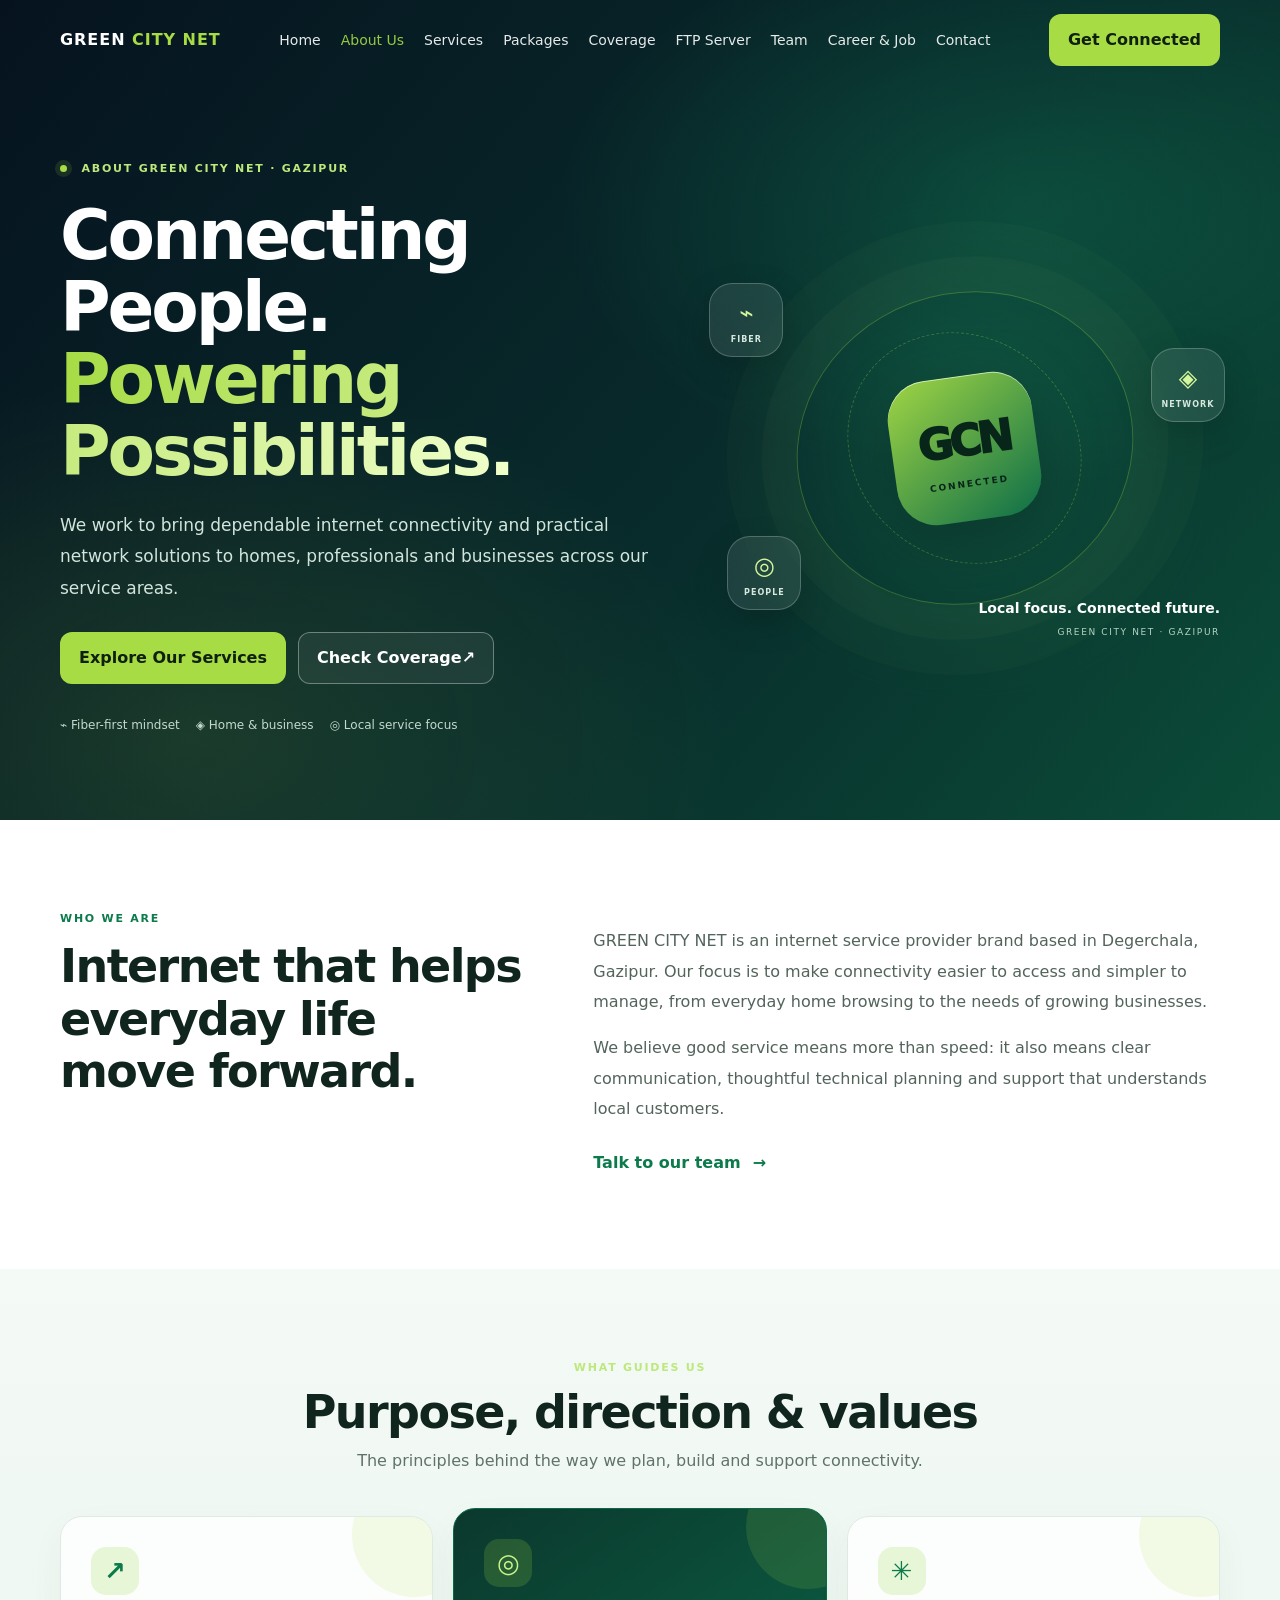
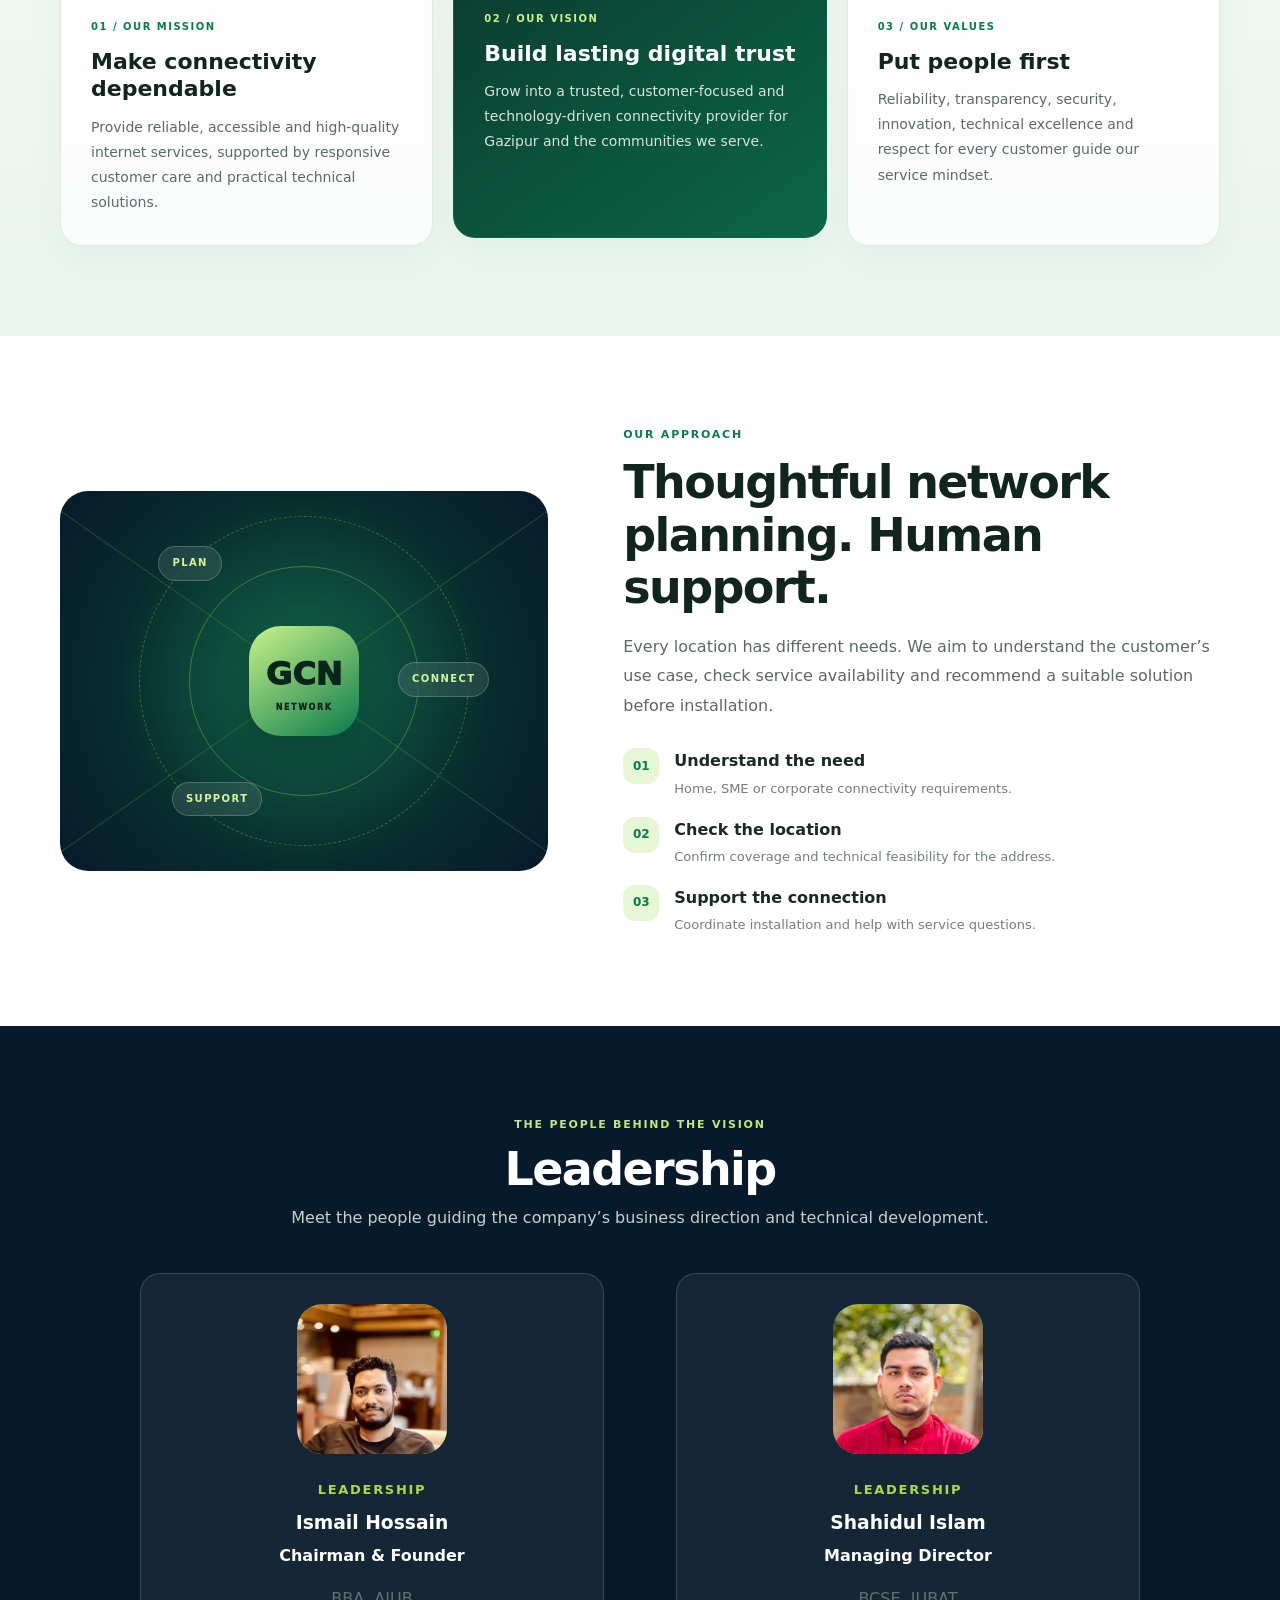
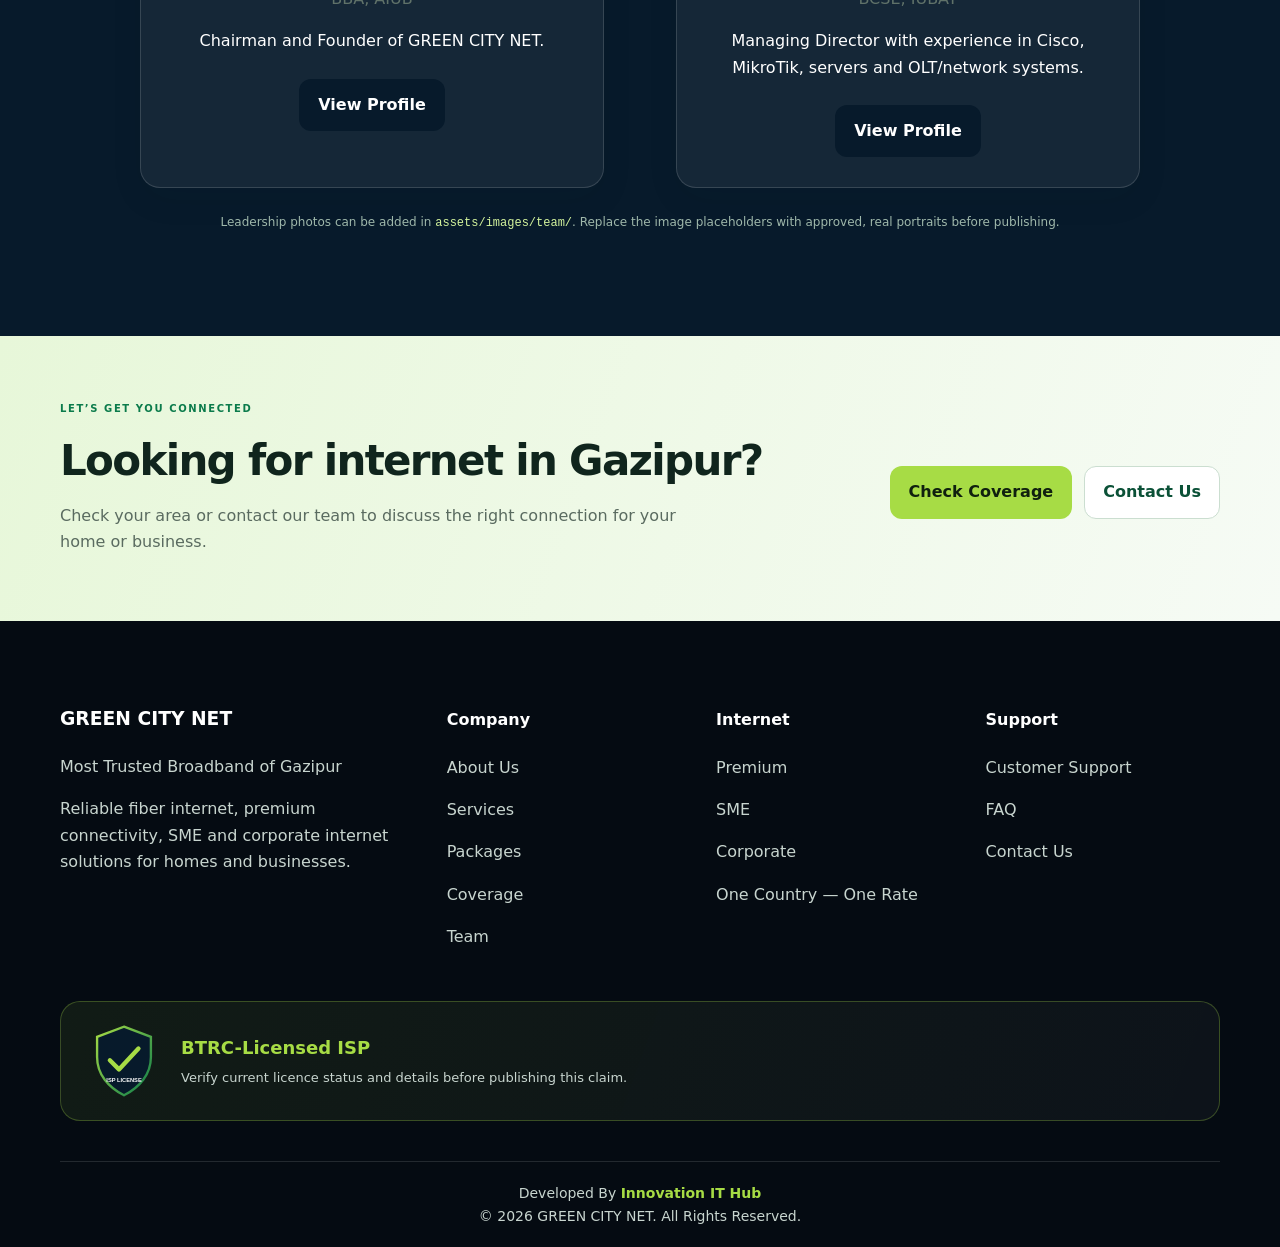
==== about.html @ 4f88b174 "Add files via upload" ====
<!doctype html>
<html lang="en"><head>
<meta charset="utf-8"><meta name="viewport" content="width=device-width,initial-scale=1">
<title>About Us | GREEN CITY NET</title>
<meta name="description" content="Learn about GREEN CITY NET, its mission, leadership and commitment to reliable fiber internet in Gazipur.">
<meta name="theme-color" content="#071A2B"><link rel="stylesheet" href="css/style.css">
</head><body>
<header class="site-header"><div class="container nav"><a class="brand" href="index.html">GREEN <span>CITY NET</span></a>
<nav class="nav-links"><a href="index.html">Home</a><a href="about.html" class="active">About Us</a><a href="services.html">Services</a><a href="packages.html">Packages</a><a href="coverage.html" class="coverage-nav-link">Coverage</a><a href="ftp-server.html">FTP Server</a><a href="team.html">Team</a><a href="careers.html">Career &amp; Job</a><a href="contact.html">Contact</a></nav>
<a class="btn btn-primary" href="contact.html">Get Connected</a><button class="menu-btn" aria-label="Open menu">☰</button></div></header>
<main>
<section class="about-hero page-hero"><div class="container about-hero-grid"><div class="about-hero-copy"><div class="eyebrow"><span class="about-pulse"></span> ABOUT GREEN CITY NET · GAZIPUR</div><h1>Connecting People.<br><span class="about-gradient-text">Powering Possibilities.</span></h1><p>We work to bring dependable internet connectivity and practical network solutions to homes, professionals and businesses across our service areas.</p><div class="about-hero-actions"><a class="btn btn-primary" href="services.html">Explore Our Services</a><a class="btn btn-outline" href="coverage.html">Check Coverage <span aria-hidden="true">↗</span></a></div><div class="about-trust-points"><span>⌁ Fiber-first mindset</span><span>◈ Home &amp; business</span><span>◎ Local service focus</span></div></div><div class="about-visual" aria-label="Fiber optic network illustration"><div class="about-visual-glow"></div><div class="about-orbit orbit-a"></div><div class="about-orbit orbit-b"></div><div class="about-core"><span>GCN</span><small>CONNECTED</small></div><div class="about-node node-a">⌁<small>FIBER</small></div><div class="about-node node-b">◈<small>NETWORK</small></div><div class="about-node node-c">◎<small>PEOPLE</small></div><div class="about-visual-caption"><strong>Local focus. Connected future.</strong><span>GREEN CITY NET · GAZIPUR</span></div></div></div></section>
<section class="about-intro-section section"><div class="container about-intro-grid"><div><div class="eyebrow">WHO WE ARE</div><h2>Internet that helps everyday life move forward.</h2></div><div class="about-intro-copy"><p>GREEN CITY NET is an internet service provider brand based in Degerchala, Gazipur. Our focus is to make connectivity easier to access and simpler to manage, from everyday home browsing to the needs of growing businesses.</p><p>We believe good service means more than speed: it also means clear communication, thoughtful technical planning and support that understands local customers.</p><a class="text-link" href="contact.html">Talk to our team <span aria-hidden="true">→</span></a></div></div></section>
<section class="section about-values-section"><div class="container"><div class="section-head about-section-head"><div class="eyebrow">WHAT GUIDES US</div><h2>Purpose, direction &amp; values</h2><p>The principles behind the way we plan, build and support connectivity.</p></div><div class="grid grid-3 about-values-grid"><article class="card about-value-card"><div class="about-icon">↗</div><span class="about-card-kicker">01 / OUR MISSION</span><h3>Make connectivity dependable</h3><p>Provide reliable, accessible and high-quality internet services, supported by responsive customer care and practical technical solutions.</p></article><article class="card about-value-card featured"><div class="about-icon">◎</div><span class="about-card-kicker">02 / OUR VISION</span><h3>Build lasting digital trust</h3><p>Grow into a trusted, customer-focused and technology-driven connectivity provider for Gazipur and the communities we serve.</p></article><article class="card about-value-card"><div class="about-icon">✳</div><span class="about-card-kicker">03 / OUR VALUES</span><h3>Put people first</h3><p>Reliability, transparency, security, innovation, technical excellence and respect for every customer guide our service mindset.</p></article></div></div></section>
<section class="section about-approach-section"><div class="container about-approach-grid"><div class="about-approach-art"><div class="approach-ring ring-1"></div><div class="approach-ring ring-2"></div><div class="approach-art-center">GCN<span>NETWORK</span></div><span class="approach-label label-1">PLAN</span><span class="approach-label label-2">CONNECT</span><span class="approach-label label-3">SUPPORT</span></div><div class="about-approach-copy"><div class="eyebrow">OUR APPROACH</div><h2>Thoughtful network planning. Human support.</h2><p>Every location has different needs. We aim to understand the customer’s use case, check service availability and recommend a suitable solution before installation.</p><div class="about-approach-list"><div><span>01</span><p><strong>Understand the need</strong><small>Home, SME or corporate connectivity requirements.</small></p></div><div><span>02</span><p><strong>Check the location</strong><small>Confirm coverage and technical feasibility for the address.</small></p></div><div><span>03</span><p><strong>Support the connection</strong><small>Coordinate installation and help with service questions.</small></p></div></div></div></div></section>
<section class="section dark about-leadership-section"><div class="container"><div class="section-head about-section-head"><div class="eyebrow">THE PEOPLE BEHIND THE VISION</div><h2>Leadership</h2><p>Meet the people guiding the company’s business direction and technical development.</p></div><div id="team" class="grid grid-2 leadership-grid" data-team-view="leadership"></div><p class="about-photo-note">Leadership photos can be added in <code>assets/images/team/</code>. Replace the image placeholders with approved, real portraits before publishing.</p></div></section>
<section class="about-cta-section"><div class="container about-cta-inner"><div><div class="eyebrow">LET’S GET YOU CONNECTED</div><h2>Looking for internet in Gazipur?</h2><p>Check your area or contact our team to discuss the right connection for your home or business.</p></div><div class="about-cta-actions"><a class="btn btn-primary" href="coverage.html">Check Coverage</a><a class="btn btn-outline" href="contact.html">Contact Us</a></div></div></section>
</main>
<footer class="footer"><div class="container footer-grid"><div><h3>GREEN CITY NET</h3><p>Most Trusted Broadband of Gazipur</p><p>Reliable fiber internet, premium connectivity, SME and corporate internet solutions for homes and businesses.</p></div><div><h4>Company</h4><p><a href="about.html">About Us</a></p><p><a href="services.html">Services</a></p><p><a href="packages.html">Packages</a></p><p><a href="coverage.html">Coverage</a></p><p><a href="team.html">Team</a></p></div><div><h4>Internet</h4><p><a href="packages.html#premium">Premium</a></p><p><a href="packages.html#sme">SME</a></p><p><a href="packages.html#corporate">Corporate</a></p><p><a href="packages.html#one-country">One Country — One Rate</a></p></div><div><h4>Support</h4><p><a href="contact.html">Customer Support</a></p><p><a href="faq.html">FAQ</a></p><p><a href="contact.html">Contact Us</a></p></div></div><div class="container licensing-footer"><img src="assets/images/btrc-licensed-isp-badge.svg" alt="ISP licence badge graphic"><div><strong>BTRC-Licensed ISP</strong><p>Verify current licence status and details before publishing this claim.</p></div></div><div class="container credit"><span>Developed By </span><a href="https://www.facebook.com/share/1FE5N81z12/?mibextid=wwXIfr" target="_blank" rel="noopener noreferrer">Innovation IT Hub</a><br><span>© <span id="year">2026</span> GREEN CITY NET. All Rights Reserved.</span></div></footer>
<div class="mobile-actions"><a href="tel:01XXXXXXXXX">☎ Call</a><a href="contact.html">Support</a><a href="contact.html">Connect</a></div>
<script src="js/data.js"></script><script src="js/app.js"></script></body></html>
---- css/style.css ----
:root{--green:#0b7b4b;--lime:#a7dc45;--navy:#071a2b;--black:#050b12;--light:#f5f8f6;--text:#10251d;--muted:#607269;--glass:rgba(255,255,255,.08);--line:rgba(255,255,255,.14);--shadow:0 20px 60px rgba(0,0,0,.18)}
*{box-sizing:border-box}html{scroll-behavior:smooth}body{margin:0;font-family:Inter,system-ui,-apple-system,Segoe UI,sans-serif;color:var(--text);background:var(--light);line-height:1.65}a{text-decoration:none;color:inherit}img{max-width:100%;display:block}button,input,textarea,select{font:inherit}.container{width:min(1160px,92%);margin:auto}
.site-header{position:fixed;z-index:50;top:0;left:0;right:0;padding:14px 0;transition:.3s;color:#fff}.site-header.scrolled{background:rgba(5,11,18,.9);backdrop-filter:blur(18px);box-shadow:0 8px 30px rgba(0,0,0,.18)}.nav{display:flex;align-items:center;justify-content:space-between;gap:24px}.brand{font-weight:900;letter-spacing:.06em}.brand span{color:var(--lime)}.nav-links{display:flex;gap:20px;align-items:center;font-size:14px}.nav-links a{opacity:.9}.nav-links a:hover,.nav-links a.active{color:var(--lime)}.menu-btn{display:none;background:none;border:0;color:#fff;font-size:25px}
.btn{display:inline-flex;align-items:center;justify-content:center;padding:12px 18px;border-radius:12px;border:1px solid transparent;font-weight:800;cursor:pointer;transition:.25s}.btn-primary{background:var(--lime);color:#10200f}.btn-primary:hover{transform:translateY(-2px);box-shadow:0 10px 30px rgba(167,220,69,.25)}.btn-outline{border-color:rgba(255,255,255,.3);color:#fff}.btn-dark{background:var(--navy);color:#fff}
.hero{min-height:680px;padding:160px 0 100px;background:radial-gradient(circle at 80% 25%,rgba(167,220,69,.18),transparent 28%),linear-gradient(135deg,#06131f,#071a2b 55%,#073e2b);color:#fff;position:relative;overflow:hidden}.hero:after{content:"";position:absolute;width:500px;height:500px;border:1px solid rgba(167,220,69,.18);border-radius:50%;right:-180px;top:110px;box-shadow:0 0 0 60px rgba(167,220,69,.03),0 0 0 120px rgba(167,220,69,.02)}.hero-grid{display:grid;grid-template-columns:1.1fr .9fr;gap:50px;align-items:center;position:relative;z-index:2}.eyebrow{color:var(--lime);font-weight:800;letter-spacing:.13em;text-transform:uppercase;font-size:13px}.hero h1{font-size:clamp(45px,7vw,82px);line-height:1.02;margin:15px 0}.hero p{font-size:19px;color:#d4e2dc;max-width:650px}.actions{display:flex;gap:12px;flex-wrap:wrap;margin-top:28px}.visual-card{background:rgba(255,255,255,.07);border:1px solid var(--line);border-radius:28px;padding:30px;backdrop-filter:blur(20px);box-shadow:var(--shadow)}.network{display:grid;gap:16px}.node{padding:20px;border:1px solid rgba(167,220,69,.25);border-radius:16px;background:rgba(0,0,0,.15)}.node strong{display:block;color:var(--lime)}.line{height:2px;background:linear-gradient(90deg,transparent,var(--lime),transparent)}
.section{padding:90px 0}.section.dark{background:var(--navy);color:#fff}.section-head{max-width:700px;margin-bottom:42px}.section-head h2{font-size:clamp(32px,5vw,52px);line-height:1.1;margin:10px 0}.section-head p{color:var(--muted)}.dark .section-head p{color:#b9c9c1}.grid{display:grid;gap:20px}.grid-3{grid-template-columns:repeat(3,1fr)}.grid-4{grid-template-columns:repeat(4,1fr)}.card{background:#fff;border:1px solid #e3ebe6;border-radius:20px;padding:25px;box-shadow:0 12px 35px rgba(16,37,29,.06);transition:.25s}.card:hover{transform:translateY(-5px);box-shadow:0 20px 50px rgba(16,37,29,.12)}.dark .card{background:rgba(255,255,255,.06);border-color:var(--line);color:#fff}.icon{width:46px;height:46px;border-radius:14px;display:grid;place-items:center;background:rgba(11,123,75,.1);color:var(--green);font-weight:900;margin-bottom:15px}.dark .icon{background:rgba(167,220,69,.1);color:var(--lime)}
.banner{background:linear-gradient(135deg,var(--green),#0b4c38);color:#fff;border-radius:30px;padding:55px;overflow:hidden;position:relative}.banner h2{font-size:clamp(35px,5vw,58px);margin:5px 0}.banner p{max-width:700px;color:#d9f0e6}.bangla{font-size:25px;color:var(--lime);font-weight:800}
.page-hero{padding:150px 0 80px;background:linear-gradient(135deg,#06131f,#0b4c38);color:#fff}.page-hero h1{font-size:clamp(42px,6vw,70px);margin:10px 0}.page-hero p{max-width:750px;color:#d6e4de}
.package{position:relative}.badge{position:absolute;right:18px;top:18px;background:var(--lime);padding:5px 9px;border-radius:20px;font-size:11px;font-weight:900}.price{font-size:34px;font-weight:900;color:var(--green)}.speed{font-size:27px;font-weight:800}.feature-list{padding:0;list-style:none}.feature-list li{margin:8px 0}.feature-list li:before{content:"✓";color:var(--green);font-weight:900;margin-right:8px}
.filters{display:flex;gap:10px;flex-wrap:wrap;margin-bottom:25px}.filter{border:1px solid #d6e0da;background:#fff;border-radius:999px;padding:9px 15px;cursor:pointer}.filter.active{background:var(--green);color:#fff}
.profile{display:grid;grid-template-columns:150px 1fr;gap:22px;align-items:start}.avatar{width:150px;height:150px;border-radius:25px;background:linear-gradient(135deg,var(--green),var(--lime));display:grid;place-items:center;color:#fff;font-size:42px;font-weight:900}
form{display:grid;gap:15px}.form-grid{display:grid;grid-template-columns:1fr 1fr;gap:15px}label{font-weight:700;font-size:14px}input,textarea,select{width:100%;margin-top:6px;padding:13px 14px;border:1px solid #d7e0da;border-radius:12px;background:#fff}textarea{min-height:140px;resize:vertical}
.table-wrap{overflow:auto}.compare{width:100%;border-collapse:collapse;background:#fff;border-radius:16px;overflow:hidden}.compare th,.compare td{padding:15px;border-bottom:1px solid #e6ece8;text-align:left}.compare th{background:#edf5f0}
.footer{background:#050b12;color:#c8d5cf;padding:65px 0 20px}.footer-grid{display:grid;grid-template-columns:1.5fr repeat(3,1fr);gap:35px}.footer h3,.footer h4{color:#fff}.footer a:hover{color:var(--lime)}.credit{border-top:1px solid rgba(255,255,255,.12);margin-top:40px;padding-top:20px;text-align:center;font-size:14px}.credit a{color:var(--lime);font-weight:800}.mobile-actions{display:none}
.kpi{font-size:38px;font-weight:900;color:var(--lime)}.notice{padding:15px 18px;border-radius:12px;background:#eef7f1;border-left:4px solid var(--green);margin:20px 0}.muted{color:var(--muted)}
@media(max-width:900px){.nav-links{display:none;position:absolute;top:68px;left:4%;right:4%;padding:20px;flex-direction:column;align-items:stretch;background:rgba(5,11,18,.97);border:1px solid var(--line);border-radius:18px}.nav-links.open{display:flex}.menu-btn{display:block}.nav .btn{display:none}.hero-grid{grid-template-columns:1fr}.grid-4{grid-template-columns:repeat(2,1fr)}.grid-3{grid-template-columns:1fr 1fr}.footer-grid{grid-template-columns:1fr 1fr}}
@media(max-width:600px){.hero{min-height:auto;padding-top:130px}.section{padding:65px 0}.grid-3,.grid-4,.form-grid{grid-template-columns:1fr}.banner{padding:30px}.profile{grid-template-columns:1fr}.avatar{width:110px;height:110px}.mobile-actions{position:fixed;display:grid;grid-template-columns:repeat(3,1fr);bottom:0;left:0;right:0;background:#071a2b;color:#fff;z-index:60;padding:8px;gap:5px}.mobile-actions a{text-align:center;font-size:12px;padding:8px}.footer{padding-bottom:85px}}

.skill-tags{display:flex;gap:8px;flex-wrap:wrap}.skill-tags span{background:#edf7f0;color:var(--green);border:1px solid #d4eadb;padding:6px 10px;border-radius:999px;font-size:13px;font-weight:700}.profile-modal{position:fixed;inset:0;z-index:100;background:rgba(2,8,13,.78);backdrop-filter:blur(10px);display:grid;place-items:center;padding:20px}.profile-modal-box{width:min(850px,96%);max-height:90vh;overflow:auto;background:#fff;color:var(--text);border-radius:26px;padding:34px;position:relative;box-shadow:0 30px 100px rgba(0,0,0,.35)}.modal-close{position:absolute;right:18px;top:15px;width:40px;height:40px;border:0;border-radius:50%;background:#edf3ef;font-size:28px;cursor:pointer}.profile-deep{align-items:start}.profile-deep h2{font-size:34px;margin:5px 0}.team-card{height:100%}
.live-status{display:inline-flex;align-items:center;gap:7px;font-size:12px;font-weight:900;color:#0b7b4b;background:#eaf8ef;padding:6px 10px;border-radius:999px}.live-status:before{content:"";width:8px;height:8px;border-radius:50%;background:#12a05a;box-shadow:0 0 0 5px rgba(18,160,90,.12)}.server-row{display:flex;align-items:center;justify-content:space-between;gap:15px;flex-wrap:wrap;padding:15px 0;border-bottom:1px solid #e2ebe5}.server-row:last-child{border-bottom:0}.access-box{background:#071a2b;color:#fff;border-radius:20px;padding:25px}.access-line{display:flex;justify-content:space-between;gap:15px;align-items:center;padding:13px 0;border-bottom:1px solid rgba(255,255,255,.12)}.access-line:last-child{border-bottom:0}.access-value{font-family:ui-monospace,SFMono-Regular,monospace;color:var(--lime);word-break:break-all}

.service-card .service-detail-btn{margin-top:8px}.service-modal-box h2{font-size:clamp(28px,4vw,42px);line-height:1.15;margin:12px 48px 14px 0;color:var(--navy)}.service-detail-intro{font-size:17px}.network-credentials{margin:24px 0;padding:22px;border-radius:18px;background:linear-gradient(135deg,#071a2b,#0b4c38);color:#fff}.network-credentials h3{margin-top:0;color:var(--lime)}.network-credentials p{margin:8px 0}.network-credentials small{color:#d4e2dc}.service-modal-box .actions{margin-top:22px}

.network-trust-strip{display:grid;grid-template-columns:repeat(3,1fr);gap:18px;margin-top:42px;padding:24px;border-radius:24px;background:linear-gradient(135deg,#071a2b,#0b4c38);color:#fff}.network-trust-strip h3{margin:7px 0;color:#fff}.network-trust-strip p{margin:0;color:#d4e2dc;font-size:14px}@media(max-width:700px){.network-trust-strip{grid-template-columns:1fr}}

/* Leadership and team photos: place the real JPG files in assets/images/team/ */
.grid-2{grid-template-columns:repeat(2,minmax(0,1fr))}.photo-avatar{position:relative;overflow:hidden;isolation:isolate}.photo-avatar span{position:absolute;inset:0;display:grid;place-items:center;z-index:0}.photo-avatar img{position:absolute;inset:0;width:100%;height:100%;object-fit:cover;border-radius:inherit;z-index:1}.profile-deep .photo-avatar{width:170px;height:170px}.one-rate-section{background:linear-gradient(180deg,#edf7f0,#f5f8f6);padding-top:55px}.one-rate-card{border-top:4px solid var(--lime)}.one-rate-card .eyebrow{color:var(--green)}.ftp-access-grid{display:grid;grid-template-columns:1fr 1fr;gap:18px}.access-box .btn{white-space:nowrap}@media(max-width:900px){.grid-2{grid-template-columns:1fr 1fr}}@media(max-width:600px){.grid-2{grid-template-columns:1fr}.profile-deep .photo-avatar{width:120px;height:120px}}


/* Footer licence notice: custom badge artwork, not an official BTRC seal. */
.licensing-footer{display:flex;align-items:center;gap:20px;margin-top:34px;padding:22px 26px;border:1px solid rgba(167,220,69,.28);border-radius:20px;background:linear-gradient(110deg,rgba(167,220,69,.08),rgba(255,255,255,.035));color:#eaf3ee}.licensing-footer img{width:74px;height:74px;flex:0 0 74px}.licensing-footer strong{display:block;color:var(--lime);font-size:18px}.licensing-footer p{margin:4px 0 0;color:#c8d5cf;font-size:13px;max-width:760px}.leadership-grid{max-width:1000px;margin-inline:auto;column-gap:72px;row-gap:36px}.leadership-grid .team-card{padding:30px}.leadership-grid .profile{grid-template-columns:120px minmax(0,1fr);gap:24px}.server-directory,.live-server-list{padding:10px 26px}.server-row{gap:20px}.server-icon{width:54px;height:54px;flex:0 0 54px;border-radius:16px;display:grid;place-items:center;background:linear-gradient(135deg,#e9f8d0,#c9f08a);color:#0b4b2f;font-weight:900}.server-info{flex:1;min-width:180px}.server-info h3{margin:7px 0 2px}.server-info p{margin:2px 0 7px}.server-address{display:inline-block;color:#a7dc45;background:#071a2b;padding:5px 9px;border-radius:7px;overflow-wrap:anywhere;font-size:13px}.server-directory .server-address{background:#edf7f0;color:#0b7b4b}.server-row .btn{flex-shrink:0}@media(max-width:700px){.licensing-footer{align-items:flex-start;padding:18px}.licensing-footer img{width:58px;height:58px;flex-basis:58px}.leadership-grid{column-gap:20px}.leadership-grid .profile{grid-template-columns:1fr}.server-directory,.live-server-list{padding:8px 16px}.server-row{align-items:flex-start}.server-row .btn{margin-left:74px}}

/* Coverage directory and corrected leadership profile layout */
.leadership-grid .leadership-profile{grid-template-columns:1fr;justify-items:center;text-align:center;gap:18px}.leadership-grid .leadership-profile .photo-avatar{width:150px;height:150px;margin:0 auto 4px}.leadership-grid .profile-copy{width:100%;min-width:0}.leadership-grid .profile-copy h3{margin:5px 0}.leadership-grid .profile-copy .btn{margin-top:8px}.coverage-hero{background:radial-gradient(circle at 80% 20%,rgba(167,220,69,.22),transparent 25%),linear-gradient(135deg,#06131f,#0b4c38)}.coverage-section{background:linear-gradient(180deg,#f4faf6,#eaf5ee)}.coverage-layout{display:grid;grid-template-columns:1fr 1fr;gap:24px;align-items:stretch}.coverage-search{padding:28px}.coverage-list{margin-top:16px;display:grid;gap:10px}.coverage-area{display:flex;align-items:center;gap:12px;padding:13px;border:1px solid #e0ece4;border-radius:14px;background:#fbfefc}.coverage-area:hover{border-color:var(--green);background:#eff9f2}.coverage-area>span:nth-child(2){flex:1}.coverage-area small{display:block;color:var(--muted);font-size:12px}.coverage-area>b{color:var(--green);font-size:22px}.coverage-dot{display:grid;place-items:center;width:38px;height:38px;border-radius:12px;background:#e3f6d2;color:var(--green);font-size:22px}.coverage-visual{position:relative;min-height:390px;overflow:hidden;display:flex;flex-direction:column;justify-content:center;align-items:center;text-align:center;color:#fff;background:radial-gradient(circle at 50% 50%,#0b7b4b,#062237 65%,#04121e)}.coverage-orbit{position:absolute;border:1px solid rgba(167,220,69,.32);border-radius:50%;width:260px;height:260px}.orbit-two{width:360px;height:360px;border-style:dashed}.coverage-pin{z-index:1;width:100px;height:100px;border-radius:50% 50% 50% 8px;transform:rotate(-45deg);display:grid;place-items:center;background:linear-gradient(135deg,#a7dc45,#0b7b4b);font-size:55px;box-shadow:0 0 50px rgba(167,220,69,.4)}.coverage-pin::first-letter{transform:rotate(45deg)}.coverage-visual-title{z-index:1;font-weight:900;font-size:20px;margin-top:25px}.coverage-visual-title span{display:block;color:var(--lime);font-size:12px;letter-spacing:.2em}.coverage-visual p,.coverage-visual small{z-index:1;color:#d5e8df}.coverage-visual small{max-width:300px;font-size:11px}.coverage-note{margin-top:22px;padding:17px 20px;background:#e3f5e9;border-radius:14px;color:#17442e}@media(max-width:700px){.coverage-layout{grid-template-columns:1fr}.coverage-visual{min-height:300px}.leadership-grid .leadership-profile .photo-avatar{width:130px;height:130px}}

/* Real interactive map on Coverage page */


/* Coverage page: readable area directory without live-location or map widgets */
.coverage-section{background:linear-gradient(180deg,#f5faf6 0%,#edf6f0 100%)}
.coverage-intro{display:flex;align-items:center;gap:18px;padding:24px 26px;margin:0 0 28px;border:1px solid #dbece0;background:linear-gradient(115deg,#fff 0%,#f4fbf5 100%);box-shadow:0 12px 35px rgba(9,65,39,.06)}
.coverage-intro-icon{flex:0 0 54px;width:54px;height:54px;display:grid;place-items:center;border-radius:17px;background:linear-gradient(135deg,#dff5ce,#bfe9a1);color:#0b7b4b;font-size:31px;font-weight:800}
.coverage-intro>div:nth-child(2){flex:1;min-width:0}.coverage-intro h3{margin:0 0 6px;font-size:20px;color:#103d2a}.coverage-intro p{margin:0;color:#5d7165;line-height:1.65}.coverage-intro .btn{white-space:nowrap}
.coverage-toolbar{display:grid;grid-template-columns:1fr auto;gap:9px 16px;align-items:center;max-width:760px;margin:0 auto 22px}.coverage-toolbar label{font-size:14px;font-weight:800;color:#173f2d}.coverage-toolbar input{grid-column:1 / -1;width:100%;padding:15px 17px;border:1px solid #cfdfd3;border-radius:14px;background:#fff;color:#173b2a;font:inherit;outline:none;box-shadow:0 4px 16px rgba(9,65,39,.035)}.coverage-toolbar input:focus{border-color:#0b7b4b;box-shadow:0 0 0 4px rgba(11,123,75,.11)}.coverage-count{font-size:12px;color:#6a7d70;justify-self:end}
.coverage-grid{display:grid;grid-template-columns:repeat(3,minmax(0,1fr));gap:16px}.coverage-area-card{display:flex;align-items:center;gap:13px;min-width:0;padding:19px 17px;border:1px solid #dce9df;border-radius:18px;background:rgba(255,255,255,.9);box-shadow:0 8px 24px rgba(13,62,39,.045);transition:transform .2s ease,border-color .2s ease,box-shadow .2s ease}.coverage-area-card:hover{transform:translateY(-3px);border-color:#9bcba9;box-shadow:0 14px 30px rgba(13,62,39,.09)}.coverage-area-icon{flex:0 0 43px;width:43px;height:43px;display:grid;place-items:center;border-radius:14px;background:#e8f6e9;color:#0b7b4b;font-size:23px;font-weight:800}.coverage-area-copy{flex:1;min-width:0}.coverage-area-label{display:block;margin-bottom:5px;color:#6b9279;font-size:9px;font-weight:900;letter-spacing:.13em}.coverage-area-copy h3{margin:0;color:#123b29;font-size:16px;line-height:1.35;overflow-wrap:anywhere}.coverage-area-copy p{margin:5px 0 0;color:#718176;font-size:11px;line-height:1.5}.coverage-area-link{flex:0 0 auto;display:flex;align-items:center;gap:5px;padding:8px 10px;border-radius:10px;background:#f0f8f1;color:#0b7044;font-size:12px;font-weight:800}.coverage-area-link:hover{background:#dff2e1}.coverage-empty{grid-column:1/-1;text-align:center;padding:38px 20px;border:1px dashed #c8ddce;border-radius:18px;background:#fff}.coverage-empty p{color:#65776a}.coverage-note{margin-top:25px;padding:18px 20px;border:1px solid #d4e9d9;background:#e7f6e9;border-radius:15px;color:#305841;line-height:1.7}.coverage-note strong{color:#0b6039}
@media(max-width:1000px){.coverage-grid{grid-template-columns:repeat(2,minmax(0,1fr))}}
@media(max-width:700px){.coverage-intro{align-items:flex-start;flex-wrap:wrap;padding:20px}.coverage-intro>div:nth-child(2){flex-basis:calc(100% - 75px)}.coverage-intro .btn{width:100%;text-align:center}.coverage-grid{grid-template-columns:1fr;gap:12px}.coverage-area-card{padding:16px}.coverage-area-copy h3{font-size:15px}}

/* Expanded ISP coverage profiles */
.coverage-area-card{display:grid;grid-template-columns:43px minmax(0,1fr) auto;align-items:start;column-gap:13px;row-gap:0}
.coverage-area-copy h3{font-size:17px;letter-spacing:-.015em}
.coverage-area-copy>p{font-size:12px;font-weight:650;color:#52745f}
.coverage-mini-meter{margin-top:13px;max-width:290px}
.coverage-mini-meter-top{display:flex;justify-content:space-between;gap:8px;align-items:center;color:#64776b;font-size:10px;font-weight:750}
.coverage-mini-meter-top strong{color:#0b7044;font-size:15px;font-variant-numeric:tabular-nums}
.coverage-meter-track{height:7px;margin-top:6px;overflow:hidden;border-radius:99px;background:#e6eee8}
.coverage-meter-track span{display:block;height:100%;border-radius:inherit;background:linear-gradient(90deg,#0b7b4b,#a7dc45)}
.coverage-mini-meter small{display:block;margin-top:5px;color:#9a6b2d;font-size:9px;line-height:1.4}
.coverage-details-toggle{border:0;cursor:pointer;white-space:nowrap;font-family:inherit}
.coverage-details-toggle[aria-expanded="true"]{background:#dff2e1}
.coverage-area-card.is-expanded{border-color:#8fc4a0;box-shadow:0 12px 30px rgba(13,62,39,.08)}
.coverage-area-details{grid-column:1/-1;margin-top:18px;padding-top:18px;border-top:1px solid #e1ece4;animation:coverageReveal .22s ease-out}
.coverage-area-details[hidden]{display:none}
.coverage-detail-kicker{color:#0b7b4b;font-size:9px;font-weight:900;letter-spacing:.15em}
.coverage-detail-heading h4{margin:5px 0 4px;color:#123b29;font-size:19px;line-height:1.3}
.coverage-detail-heading p,.coverage-detail-info p{margin:0;color:#617467;font-size:12px;line-height:1.65}
.coverage-detail-stats{display:grid;grid-template-columns:repeat(2,minmax(0,1fr));gap:9px;margin:15px 0}
.coverage-detail-stats>div{padding:12px;border:1px solid #e2ede5;border-radius:12px;background:#f7fbf8;min-width:0}
.coverage-detail-stats span{display:block;color:#728477;font-size:10px;margin-bottom:5px}
.coverage-detail-stats strong{display:block;color:#143e2b;font-size:13px;overflow-wrap:anywhere}
.coverage-detail-stats strong small{font-size:8px;letter-spacing:.1em;color:#a16d2c}
.coverage-detail-info{margin:12px 0}
.coverage-detail-info>strong{display:block;margin-bottom:4px;color:#244d36;font-size:12px}
.coverage-enquire{display:inline-flex;margin-top:8px;gap:8px;align-items:center}
.coverage-note{font-size:12px}
@keyframes coverageReveal{from{opacity:0;transform:translateY(-4px)}to{opacity:1;transform:translateY(0)}}
@media(max-width:700px){.coverage-area-card{grid-template-columns:38px minmax(0,1fr) auto;gap:11px;padding:15px}.coverage-area-icon{width:38px;height:38px;flex-basis:38px}.coverage-mini-meter{max-width:none}.coverage-detail-stats{grid-template-columns:1fr 1fr}.coverage-area-copy h3{font-size:15px}}
@media(prefers-reduced-motion:reduce){.coverage-area-details{animation:none}.coverage-area-card{transition:none}}

/* Site-wide bilingual language switch */
.language-toggle{flex:0 0 auto;border:1px solid rgba(255,255,255,.42);background:rgba(255,255,255,.12);backdrop-filter:blur(12px);color:#fff;border-radius:999px;padding:9px 13px;font:700 13px inherit;cursor:pointer;transition:.2s}.language-toggle:hover{background:rgba(167,220,69,.22);border-color:var(--lime);color:var(--lime)}.nav{flex-wrap:nowrap}.nav-links{flex-wrap:wrap}
@media(max-width:900px){.language-toggle{margin-left:auto}.nav .language-toggle{display:inline-flex;align-items:center;justify-content:center}.nav-links.open{z-index:55}.nav .btn{display:none}}


/* Navigation clarity and premium About Us page */
.coverage-nav-link{display:inline-flex!important;align-items:center;justify-content:center;padding:8px 13px;border-radius:999px;background:linear-gradient(135deg,#a7dc45,#d7f59c);color:#08251a!important;font-weight:800!important;opacity:1!important;box-shadow:0 5px 18px rgba(167,220,69,.2)}
.coverage-nav-link:hover{transform:translateY(-1px);box-shadow:0 8px 24px rgba(167,220,69,.3)}
.coverage-quick-link{display:none;flex:0 0 auto;padding:8px 11px;border:1px solid rgba(167,220,69,.7);border-radius:999px;color:#d5f79c;font-size:12px;font-weight:800;white-space:nowrap}
.about-hero{position:relative;overflow:hidden;padding:160px 0 84px;background:radial-gradient(ellipse at 80% 25%,rgba(22,154,103,.28),transparent 32%),radial-gradient(ellipse at 15% 90%,rgba(167,220,69,.12),transparent 35%),linear-gradient(130deg,#06131f 0%,#082b2b 56%,#0b4c38 100%)}
.about-hero-grid{display:grid;grid-template-columns:minmax(0,1.08fr) minmax(300px,.92fr);align-items:center;gap:50px}.about-hero-copy{position:relative;z-index:2}.about-hero .eyebrow,.about-section-head .eyebrow{letter-spacing:.16em;font-size:11px;font-weight:800;color:#bde87b}.about-pulse{display:inline-block;width:7px;height:7px;border-radius:50%;background:#a7dc45;box-shadow:0 0 0 5px rgba(167,220,69,.12);margin-right:9px}.about-hero h1{max-width:720px;font-size:clamp(42px,5.4vw,72px);line-height:1.04;letter-spacing:-.045em;margin:22px 0}.about-gradient-text{background:linear-gradient(90deg,#a7dc45,#f0ffcb);-webkit-background-clip:text;background-clip:text;color:transparent}.about-hero-copy>p{max-width:600px;font-size:17px;line-height:1.85;color:#d2e5dc}.about-hero-actions,.about-cta-actions{display:flex;gap:12px;flex-wrap:wrap;margin-top:28px}.about-hero .btn-outline,.about-cta-section .btn-outline{border:1px solid rgba(255,255,255,.35);color:#fff;background:rgba(255,255,255,.06)}.about-trust-points{display:flex;gap:16px;flex-wrap:wrap;margin-top:32px;color:#c4d9cf;font-size:12px}.about-visual{position:relative;min-height:400px;display:grid;place-items:center;isolation:isolate}.about-visual-glow{position:absolute;width:270px;height:270px;border-radius:50%;background:#25a76b;filter:blur(70px);opacity:.25}.about-orbit{position:absolute;border:1px solid rgba(167,220,69,.3);border-radius:50%;transform:rotate(-20deg)}.orbit-a{width:310px;height:310px}.orbit-b{width:410px;height:220px;border-style:dashed;transform:rotate(42deg)}.about-core{position:relative;z-index:2;width:145px;height:145px;border-radius:40px;display:flex;flex-direction:column;align-items:center;justify-content:center;background:linear-gradient(145deg,rgba(167,220,69,.95),rgba(13,113,73,.92));color:#08251a;box-shadow:0 20px 65px rgba(0,0,0,.25),inset 0 1px rgba(255,255,255,.6);transform:rotate(-8deg)}.about-core span{font-size:43px;font-weight:950;letter-spacing:-.08em}.about-core small{font-size:9px;font-weight:900;letter-spacing:.22em}.about-node{position:absolute;z-index:3;width:74px;height:74px;border:1px solid rgba(255,255,255,.22);border-radius:23px;display:flex;flex-direction:column;align-items:center;justify-content:center;background:rgba(255,255,255,.09);backdrop-filter:blur(16px);box-shadow:0 12px 35px rgba(0,0,0,.16);font-size:24px;color:#d5f79c}.about-node small{font-size:8px;letter-spacing:.13em;font-weight:800;color:#d7e8df}.node-a{top:45px;left:15%}.node-b{right:9%;top:100px}.node-c{bottom:72px;left:20%}.about-visual-caption{position:absolute;bottom:8px;right:0;display:flex;flex-direction:column;text-align:right}.about-visual-caption strong{font-size:14px;color:#fff}.about-visual-caption span{font-size:9px;letter-spacing:.18em;color:#b5d4c4;margin-top:5px}.about-intro-section{background:#fff}.about-intro-grid{display:grid;grid-template-columns:.85fr 1.15fr;gap:70px;align-items:start}.about-intro-grid h2,.about-approach-copy h2{font-size:clamp(30px,3.6vw,46px);line-height:1.14;letter-spacing:-.035em;margin:12px 0}.about-intro-grid .eyebrow,.about-approach-copy .eyebrow{color:#0b7b4b;font-size:11px;letter-spacing:.16em;font-weight:900}.about-intro-copy{color:#53645b;line-height:1.9;font-size:16px}.text-link{display:inline-flex;gap:12px;color:#0b7b4b;font-weight:850;margin-top:8px}.about-values-section{background:linear-gradient(180deg,#f4faf6,#eaf5ee)}.about-section-head{text-align:center;max-width:720px;margin:0 auto 42px}.about-section-head h2{font-size:clamp(30px,4vw,46px);letter-spacing:-.035em;margin:10px 0}.about-section-head p{color:var(--muted);margin:0}.about-values-grid{gap:20px}.about-value-card{position:relative;overflow:hidden;padding:30px;border:1px solid #dfebe2;background:rgba(255,255,255,.82);border-radius:22px;box-shadow:0 12px 35px rgba(18,61,39,.045)}.about-value-card:after{content:"";position:absolute;right:-45px;top:-45px;width:125px;height:125px;border-radius:50%;background:rgba(167,220,69,.13)}.about-value-card.featured{background:linear-gradient(145deg,#0b382d,#0b6747);color:#fff;border-color:#0b6747;transform:translateY(-8px)}.about-value-card.featured p{color:#d3e7dc}.about-icon{width:48px;height:48px;border-radius:15px;display:grid;place-items:center;background:#e6f6d6;color:#0b7b4b;font-size:26px;font-weight:800;margin-bottom:24px}.featured .about-icon{background:rgba(167,220,69,.18);color:#c8f38a}.about-card-kicker{display:block;color:#0b7b4b;font-size:10px;font-weight:900;letter-spacing:.15em}.featured .about-card-kicker{color:#c8f38a}.about-value-card h3{font-size:22px;line-height:1.25;margin:12px 0}.about-value-card p{color:#5c6c62;line-height:1.8;font-size:14px;margin:0}.about-approach-section{background:#fff}.about-approach-grid{display:grid;grid-template-columns:.9fr 1.1fr;gap:75px;align-items:center}.about-approach-art{min-height:380px;position:relative;display:grid;place-items:center;border-radius:28px;overflow:hidden;background:radial-gradient(circle at 50% 50%,#126b4c,#082c2d 60%,#071a2b);color:#fff}.approach-ring{position:absolute;border:1px solid rgba(167,220,69,.35);border-radius:50%}.ring-1{width:230px;height:230px}.ring-2{width:330px;height:330px;border-style:dashed}.about-approach-art:before,.about-approach-art:after{content:"";position:absolute;width:150%;height:1px;background:rgba(167,220,69,.2);transform:rotate(35deg)}.about-approach-art:after{transform:rotate(-35deg)}.approach-art-center{z-index:1;width:110px;height:110px;border-radius:32px;background:linear-gradient(145deg,#c8f38a,#0b7b4b);display:flex;flex-direction:column;align-items:center;justify-content:center;color:#08251a;font-size:32px;font-weight:950;box-shadow:0 15px 40px rgba(0,0,0,.25)}.approach-art-center span{font-size:8px;letter-spacing:.2em}.approach-label{position:absolute;z-index:2;padding:8px 13px;border-radius:999px;background:rgba(255,255,255,.1);border:1px solid rgba(255,255,255,.2);backdrop-filter:blur(10px);font-size:10px;font-weight:900;letter-spacing:.14em;color:#d5f79c}.label-1{top:55px;left:20%}.label-2{right:12%;top:45%}.label-3{bottom:55px;left:23%}.about-approach-copy h2{margin-bottom:18px}.about-approach-copy>p{color:#5b6a61;line-height:1.85}.about-approach-list{display:grid;gap:17px;margin-top:28px}.about-approach-list>div{display:flex;gap:15px;align-items:flex-start}.about-approach-list>div>span{display:grid;place-items:center;flex:0 0 36px;height:36px;border-radius:12px;background:#e6f6d6;color:#0b7b4b;font-weight:900;font-size:12px}.about-approach-list p{margin:0;display:flex;flex-direction:column;gap:4px}.about-approach-list strong{color:#172b20}.about-approach-list small{color:#718077;font-size:13px;line-height:1.6}.about-leadership-section{background:radial-gradient(circle at 10% 0%,rgba(167,220,69,.1),transparent 28%),linear-gradient(135deg,#071a2b,#082f2b)}.about-leadership-section .about-section-head p{color:#c2d4ca}.about-photo-note{text-align:center;color:#9fb8ab;font-size:12px;margin-top:25px}.about-photo-note code{color:#d4f49d}.about-cta-section{padding:65px 0;background:linear-gradient(110deg,#e7f7d9,#f6fbf5)}.about-cta-inner{display:flex;justify-content:space-between;align-items:center;gap:30px}.about-cta-inner h2{font-size:clamp(28px,3.6vw,42px);letter-spacing:-.04em;margin:8px 0}.about-cta-inner p{color:#5a6b60;margin:0;max-width:650px}.about-cta-inner .eyebrow{font-size:10px;letter-spacing:.16em;font-weight:900;color:#0b7b4b}.about-cta-section .btn-outline{background:#fff;color:#0b5137;border-color:#cbded0}
@media(max-width:1100px){.nav{gap:12px}.nav-links{gap:11px;font-size:12px}.nav .btn{padding:10px 12px}.about-hero-grid{gap:25px}}
@media(max-width:900px){.coverage-quick-link{display:inline-flex}.nav-links{top:72px}.about-hero{padding-top:135px}.about-hero-grid,.about-intro-grid,.about-approach-grid{grid-template-columns:1fr}.about-visual{min-height:350px;max-width:550px;width:100%;margin:0 auto}.about-intro-grid,.about-approach-grid{gap:28px}.about-approach-art{min-height:320px}.about-value-card.featured{transform:none}.about-cta-inner{align-items:flex-start;flex-direction:column}}
@media(max-width:560px){.about-hero h1{font-size:43px}.about-hero-copy>p{font-size:15px}.about-visual{min-height:300px}.about-orbit.orbit-a{width:230px;height:230px}.about-orbit.orbit-b{width:300px;height:170px}.about-core{width:120px;height:120px;border-radius:32px}.about-core span{font-size:36px}.about-node{width:62px;height:62px;border-radius:18px}.node-a{left:4%;top:30px}.node-b{right:3%;top:75px}.node-c{left:9%;bottom:55px}.about-visual-caption{bottom:0}.about-trust-points{gap:10px}.about-hero-actions .btn{font-size:12px;padding:11px 13px}.about-intro-grid h2,.about-approach-copy h2{font-size:32px}.about-value-card{padding:24px}.about-approach-art{min-height:280px}}


/* Final English-only refresh: services, team and contact pages */
:root{--pro-ink:#0b1b15;--pro-muted:#617168;--pro-green:#0b7b4b;--pro-lime:#a7dc45;--pro-line:#dce9df}
.language-toggle{display:none!important}
.coverage-nav-link{background:linear-gradient(135deg,#a7dc45,#d7f59c)!important;color:#08251a!important;font-weight:900!important;box-shadow:0 7px 22px rgba(167,220,69,.28)!important;border:1px solid rgba(215,245,156,.9)!important}
.coverage-nav-link:hover{filter:brightness(1.04);transform:translateY(-2px)}
.pro-page{overflow:hidden}.pro-hero{position:relative;padding:86px 0 78px;background:radial-gradient(circle at 78% 40%,rgba(167,220,69,.13),transparent 27%),linear-gradient(125deg,#061b14 0%,#082b20 55%,#103e2c 100%);color:#fff;isolation:isolate}.pro-hero:before{content:"";position:absolute;inset:0;z-index:-1;opacity:.15;background-image:linear-gradient(rgba(255,255,255,.12) 1px,transparent 1px),linear-gradient(90deg,rgba(255,255,255,.12) 1px,transparent 1px);background-size:48px 48px;mask-image:linear-gradient(90deg,#000,transparent 85%)}.pro-hero-grid{display:grid;grid-template-columns:minmax(0,1.1fr) minmax(300px,.9fr);gap:clamp(32px,6vw,88px);align-items:center}.pro-hero-copy{max-width:740px}.pro-kicker{display:inline-flex;align-items:center;gap:9px;color:#b8ed73;font-size:11px;font-weight:900;letter-spacing:.15em;text-transform:uppercase}.status-dot{width:8px;height:8px;border-radius:50%;background:#b8ed73;box-shadow:0 0 0 5px rgba(184,237,115,.12)}.pro-hero h1{max-width:750px;font-size:clamp(42px,5.4vw,70px);line-height:1.03;letter-spacing:-.055em;margin:22px 0 20px;color:#fff}.pro-hero h1 em{font-style:normal;color:#b8ed73}.pro-hero-copy>p{max-width:640px;color:#d1dfd6;font-size:17px;line-height:1.85}.pro-hero-actions{display:flex;flex-wrap:wrap;gap:12px;margin-top:27px}.btn-outline-light{display:inline-flex;align-items:center;justify-content:center;border:1px solid rgba(255,255,255,.3);color:#fff;background:rgba(255,255,255,.06);border-radius:12px;padding:12px 17px;font-weight:800;text-decoration:none}.btn-outline-light:hover{background:rgba(255,255,255,.12)}.pro-trust-points{display:flex;flex-wrap:wrap;gap:18px;margin-top:25px;color:#d8e9df;font-size:12px;font-weight:700}.pro-trust-points span: first-letter{color:#b8ed73}.pro-section{padding:80px 0}.pro-section-heading{display:grid;grid-template-columns:1fr minmax(260px,.72fr);gap:45px;align-items:end;margin-bottom:34px}.pro-section-heading h2,.pro-process-heading h2{font-size:clamp(30px,4vw,46px);line-height:1.1;letter-spacing:-.04em;margin:12px 0 0;color:#10271c}.pro-section-heading>p{margin:0;color:var(--pro-muted);line-height:1.8}.services-visual,.team-visual{position:relative;min-height:360px;display:grid;place-items:center}.network-orbit{position:absolute;width:300px;height:300px;border:1px solid rgba(184,237,115,.25);border-radius:50%}.orbit-two{width:230px;height:230px;border-style:dashed;transform:rotate(30deg)}.network-core{position:relative;width:180px;height:180px;border-radius:50%;display:flex;align-items:center;justify-content:center;flex-direction:column;gap:7px;background:radial-gradient(circle at 30% 20%,#2a7751,#0b2b1e 75%);border:1px solid rgba(184,237,115,.55);box-shadow:0 0 0 18px rgba(167,220,69,.04),0 0 70px rgba(167,220,69,.15)}.network-core-icon{font-size:45px;color:#c5f47c}.network-core strong{font-size:12px;letter-spacing:.13em}.network-core small{font-size:10px;color:#c7dbce}.floating-node{position:absolute;display:flex;align-items:center;gap:9px;padding:12px 16px;background:rgba(255,255,255,.1);border:1px solid rgba(255,255,255,.18);border-radius:15px;backdrop-filter:blur(15px);box-shadow:0 15px 35px rgba(0,0,0,.13);font-size:12px}.floating-node span{color:#b8ed73;font-size:22px}.node-a{top:35px;left:0}.node-b{right:-5px;top:100px}.node-c{bottom:38px;left:18px}.pro-service-grid{gap:20px}.pro-service-grid .service-card{min-height:270px;padding:29px 27px;border-radius:23px;border:1px solid #dce9df;background:linear-gradient(155deg,#fff,#f7fbf7);box-shadow:0 14px 38px rgba(10,48,28,.055);transition:transform .25s,box-shadow .25s}.pro-service-grid .service-card:hover{transform:translateY(-6px);box-shadow:0 22px 46px rgba(10,48,28,.12)}.pro-service-grid .service-card h3{font-size:21px;letter-spacing:-.025em}.pro-service-grid .service-card p{color:#617168;line-height:1.75}.pro-service-grid .service-detail-btn{background:#10271c;color:#fff;border-radius:11px}.network-trust-strip{display:none}.pro-process{margin-top:80px;padding-top:52px;border-top:1px solid var(--pro-line)}.pro-process-heading{text-align:center;margin-bottom:34px}.process-steps{display:grid;grid-template-columns:repeat(3,1fr);gap:18px}.process-steps article{padding:26px;border:1px solid var(--pro-line);border-radius:20px;background:#f8fbf8}.process-steps article>span,.team-values-row article>span{display:grid;place-items:center;width:40px;height:40px;border-radius:13px;background:#e8f6d7;color:#276b38;font-weight:900}.process-steps h3{margin:18px 0 8px;color:#10271c}.process-steps p{margin:0;color:var(--pro-muted);line-height:1.7;font-size:14px}.pro-bottom-cta{margin-top:58px;padding:clamp(25px,4vw,42px);display:flex;justify-content:space-between;align-items:center;gap:25px;border-radius:26px;background:linear-gradient(120deg,#edf8e2,#f5faf4);border:1px solid #d9edc9}.pro-bottom-cta h2{font-size:clamp(24px,3vw,34px);line-height:1.15;letter-spacing:-.04em;margin:10px 0;color:#10271c}.pro-bottom-cta p{margin:0;color:#617168;line-height:1.7}.pro-bottom-cta .btn{white-space:nowrap}.team-hero-metrics{display:flex;gap:0;margin-top:34px}.team-hero-metrics div{display:flex;flex-direction:column;gap:5px;padding:0 22px;border-left:1px solid rgba(255,255,255,.2)}.team-hero-metrics div:first-child{padding-left:0;border-left:0}.team-hero-metrics strong{font-size:24px;color:#b8ed73}.team-hero-metrics span{font-size:10px;letter-spacing:.1em;text-transform:uppercase;color:#d1dfd6}.team-visual-card{position:absolute;width:min(330px,88%);min-height:290px;border-radius:28px}.team-card-back{transform:rotate(9deg);background:linear-gradient(145deg,rgba(184,237,115,.22),rgba(255,255,255,.025));border:1px solid rgba(184,237,115,.35)}.team-card-front{position:relative;padding:30px;background:linear-gradient(150deg,rgba(255,255,255,.14),rgba(255,255,255,.045));border:1px solid rgba(255,255,255,.22);backdrop-filter:blur(15px);box-shadow:0 25px 70px rgba(0,0,0,.2)}.team-visual-icon{display:grid;place-items:center;width:52px;height:52px;border-radius:17px;background:#b8ed73;color:#10271c;font-size:27px;margin-bottom:25px}.team-card-front>span{font-size:10px;letter-spacing:.16em;color:#b8ed73;font-weight:900}.team-card-front h2{font-size:30px;line-height:1.1;margin:13px 0;color:#fff;letter-spacing:-.04em}.team-card-front p{font-size:12px;line-height:1.7;color:#d1dfd6}.team-visual-lines{display:flex;gap:7px;margin-top:20px}.team-visual-lines i{display:block;height:5px;width:48px;border-radius:9px;background:#b8ed73}.team-visual-lines i:nth-child(2){width:28px;opacity:.6}.team-visual-lines i:nth-child(3){width:18px;opacity:.35}.team-orbit-dot{position:absolute;width:17px;height:17px;background:#b8ed73;border-radius:50%;box-shadow:0 0 0 8px rgba(184,237,115,.1)}.dot-1{top:28px;right:35px}.dot-2{bottom:36px;left:18px;width:10px;height:10px}.pro-team-grid{gap:22px}.pro-team-grid .team-card{padding:27px;border-radius:24px;background:#fff;box-shadow:0 18px 45px rgba(10,48,28,.07);border:1px solid #dce9df;transition:transform .2s,box-shadow .2s}.pro-team-grid .team-card:hover{transform:translateY(-4px);box-shadow:0 23px 52px rgba(10,48,28,.12)}.pro-team-grid .profile{grid-template-columns:112px minmax(0,1fr);gap:20px}.pro-team-grid .avatar{width:112px;height:112px;border-radius:22px;overflow:hidden}.pro-team-grid .profile-copy h3{color:#10271c}.pro-team-grid .profile-copy p{line-height:1.75}.team-values-row{display:grid;grid-template-columns:repeat(3,1fr);gap:17px;margin-top:35px}.team-values-row article{display:flex;gap:14px;padding:21px;border:1px solid var(--pro-line);border-radius:18px}.team-values-row h3{font-size:16px;margin:2px 0 7px;color:#10271c}.team-values-row p{font-size:13px;line-height:1.7;color:var(--pro-muted);margin:0}.contact-hero .pro-hero-grid{grid-template-columns:minmax(0,1fr) minmax(300px,.75fr)}.contact-quick-links{display:grid;gap:10px;max-width:540px;margin-top:28px}.contact-quick-links>a{display:grid;grid-template-columns:42px 1fr auto;align-items:center;gap:12px;padding:13px 15px;border:1px solid rgba(255,255,255,.16);border-radius:15px;background:rgba(255,255,255,.055);color:#fff;text-decoration:none}.contact-quick-links>a>span{display:grid;place-items:center;width:42px;height:42px;border-radius:12px;background:rgba(184,237,115,.13);color:#b8ed73;font-size:22px}.contact-quick-links b,.contact-quick-links small{display:block}.contact-quick-links b{font-size:13px}.contact-quick-links small{margin-top:4px;font-size:11px;color:#c3d6ca}.contact-quick-links>a>strong{color:#b8ed73}.contact-hero-panel{padding:30px;border-radius:26px;background:rgba(255,255,255,.075);border:1px solid rgba(255,255,255,.17);box-shadow:0 25px 65px rgba(0,0,0,.13);backdrop-filter:blur(18px)}.contact-hero-panel h2{font-size:31px;line-height:1.1;margin:13px 0;color:#fff;letter-spacing:-.04em}.contact-hero-panel>p{font-size:14px;line-height:1.7;color:#d1dfd6}.contact-panel-divider{height:1px;background:rgba(255,255,255,.15);margin:24px 0}.contact-panel-row{display:flex;gap:13px;align-items:flex-start;margin:18px 0}.contact-panel-icon{display:grid;place-items:center;flex:0 0 40px;height:40px;border-radius:13px;background:rgba(184,237,115,.12);color:#b8ed73;font-size:20px}.contact-panel-row small,.contact-panel-row b{display:block}.contact-panel-row small{font-size:9px;letter-spacing:.13em;color:#b8ed73;font-weight:900;margin-bottom:6px}.contact-panel-row b{font-size:12px;line-height:1.65;color:#f3f8f4}.contact-hero-panel .contact-panel-note{font-size:11px;color:#afc5b7;border-top:1px solid rgba(255,255,255,.12);padding-top:15px;margin-bottom:0}.contact-layout{display:grid;grid-template-columns:minmax(260px,.75fr) minmax(0,1.25fr);gap:clamp(30px,5vw,75px);align-items:start}.contact-info-column>h2{font-size:clamp(30px,3.5vw,42px);letter-spacing:-.045em;line-height:1.1;margin:13px 0;color:#10271c}.contact-info-lead{color:var(--pro-muted);line-height:1.8;margin-bottom:28px}.contact-info-card{display:flex;gap:15px;padding:18px 0;border-bottom:1px solid var(--pro-line)}.contact-info-icon{display:grid;place-items:center;flex:0 0 45px;height:45px;border-radius:14px;background:#edf7e4;color:#26733f;font-size:22px}.contact-info-card h3{font-size:15px;margin:2px 0 6px;color:#10271c}.contact-info-card p{font-size:13px;line-height:1.7;margin:0;color:var(--pro-muted)}.contact-info-note{margin-top:25px;padding:20px;border-radius:17px;background:#f1f8eb;border:1px solid #d9edc9}.contact-info-note strong{color:#1d5c32}.contact-info-note p{font-size:13px;line-height:1.7;color:#617168}.contact-info-note a{font-size:13px;font-weight:800;color:#0b7b4b;text-decoration:none}.contact-form-card{padding:clamp(22px,4vw,38px);border-radius:27px;border:1px solid #dce9df;background:#fff;box-shadow:0 20px 55px rgba(10,48,28,.075)}.contact-form-heading h2{font-size:clamp(27px,3vw,35px);letter-spacing:-.04em;margin:11px 0;color:#10271c}.contact-form-heading>p{font-size:13px;line-height:1.75;color:var(--pro-muted);margin:0 0 25px}.professional-contact-form label{display:flex;flex-direction:column;gap:8px;margin-bottom:17px;font-size:12px;font-weight:800;color:#233a2d}.professional-contact-form input,.professional-contact-form select,.professional-contact-form textarea{width:100%;min-width:0;border:1px solid #d9e5dc;background:#fbfdfb;border-radius:12px;padding:13px 14px;font:inherit;font-size:13px;color:#10271c;outline:none;transition:border-color .2s,box-shadow .2s}.professional-contact-form input:focus,.professional-contact-form select:focus,.professional-contact-form textarea:focus{border-color:#64a85b;box-shadow:0 0 0 4px rgba(167,220,69,.15)}.professional-contact-form textarea{resize:vertical}.professional-contact-form .form-grid{gap:0 15px}.contact-submit{display:flex;align-items:center;justify-content:center;gap:12px;width:100%;border:0;border-radius:12px;padding:15px;font-weight:900}.form-privacy-note{font-size:10px;line-height:1.6;color:#7b8a80;text-align:center;margin:13px 0 0}
@media(max-width:900px){.pro-hero-grid,.contact-hero .pro-hero-grid{grid-template-columns:1fr}.services-visual,.team-visual{min-height:310px}.pro-section-heading{grid-template-columns:1fr;gap:15px}.contact-layout{grid-template-columns:1fr}.contact-info-column{max-width:700px}.nav-links{gap:9px}}
@media(max-width:650px){.pro-hero{padding:60px 0 50px}.pro-hero h1{font-size:clamp(39px,12vw,55px)}.pro-hero-copy>p{font-size:15px}.services-visual,.team-visual{min-height:285px}.network-orbit{width:250px;height:250px}.orbit-two{width:190px;height:190px}.network-core{width:150px;height:150px}.node-a{left:-3px;top:22px}.node-b{right:-4px;top:85px}.node-c{bottom:22px;left:0}.pro-section{padding:58px 0}.process-steps,.team-values-row{grid-template-columns:1fr}.pro-bottom-cta{align-items:flex-start;flex-direction:column}.pro-bottom-cta .btn{width:100%}.team-hero-metrics div{padding:0 12px}.team-hero-metrics strong{font-size:20px}.team-hero-metrics span{font-size:8px}.pro-team-grid .profile{grid-template-columns:1fr}.pro-team-grid .avatar{width:105px;height:105px}.contact-form-card{padding:22px 17px}.contact-quick-links>a{grid-template-columns:38px 1fr auto}.contact-quick-links>a>span{width:38px;height:38px}}


/* Final polish: neutral Coverage navigation and consistent page palette */
.nav-links a.coverage-nav-link{font-weight:500!important;color:inherit!important;opacity:.9!important;background:transparent!important;border:0!important;padding:0!important;border-radius:0!important;box-shadow:none!important;letter-spacing:normal!important}
.nav-links a.coverage-nav-link:hover,.nav-links a.coverage-nav-link.active{color:var(--lime)!important;font-weight:500!important}
.coverage-quick-link{display:none!important}
.packages-document .page-hero,.ftp-document .page-hero{position:relative;overflow:hidden;padding:150px 0 72px;background:radial-gradient(circle at 84% 28%,rgba(167,220,69,.17),transparent 28%),linear-gradient(125deg,#071a2b 0%,#0b3028 58%,#071a2b 100%);color:#fff}
.packages-document .page-hero h1,.ftp-document .page-hero h1{font-size:clamp(38px,5.4vw,66px);line-height:1.05;letter-spacing:-.045em;max-width:850px;margin:14px 0}
.packages-document .page-hero p,.ftp-document .page-hero p{max-width:720px;color:#d1dfd6;font-size:17px;line-height:1.8}
.packages-document .one-rate-section{background:linear-gradient(180deg,#f2f8ef,#f7faf7)}
.packages-document .filters{display:flex;flex-wrap:wrap;gap:10px;margin-bottom:28px}
.packages-document .filter{border:1px solid #d8e5db;border-radius:999px;padding:11px 18px;background:#fff;color:#294335;font-size:12px;font-weight:800;letter-spacing:.04em;cursor:pointer;transition:.2s}
.packages-document .filter:hover,.packages-document .filter.active{background:#10271c;color:#fff;border-color:#10271c}
.packages-document .compare{border-collapse:separate;border-spacing:0;width:100%;overflow:hidden;border-radius:16px;background:#fff;box-shadow:0 14px 36px rgba(10,48,28,.06)}
.packages-document .compare th{background:#10271c;color:#fff;text-align:left;padding:15px}.packages-document .compare td{padding:14px 15px;border-bottom:1px solid #e7eee8;color:#3c5145}.packages-document .compare tr:last-child td{border-bottom:0}
.ftp-document .banner{border-radius:28px;padding:clamp(24px,4vw,42px);background:radial-gradient(circle at 90% 5%,rgba(184,237,115,.16),transparent 30%),linear-gradient(135deg,#071a2b,#0d3428);color:#fff;border:1px solid rgba(167,220,69,.2);box-shadow:0 22px 55px rgba(6,30,19,.14)}
.ftp-document .banner h2{color:#fff;font-size:clamp(27px,3.5vw,40px);letter-spacing:-.04em}.ftp-document .banner p{color:#d1dfd6}.ftp-document .banner .kpi{color:#b8ed73;font-size:clamp(24px,3vw,34px);font-weight:900}
.ftp-document .server-directory,.ftp-document .live-server-list{border:1px solid #dce9df;border-radius:22px;background:#fff;box-shadow:0 15px 42px rgba(10,48,28,.055);padding:clamp(16px,3vw,28px)}
.ftp-document .server-row{display:flex;align-items:center;gap:18px;padding:19px 0;border-bottom:1px solid #e6eee8}.ftp-document .server-row:last-child{border-bottom:0}.ftp-document .server-icon{display:grid;place-items:center;flex:0 0 50px;height:50px;border-radius:15px;background:#edf7e4;color:#286b3c;font-weight:900;font-size:12px}.ftp-document .server-info{flex:1;min-width:0}.ftp-document .server-info h3{margin:5px 0;color:#10271c}.ftp-document .server-info p{margin:5px 0}.ftp-document .server-address{overflow-wrap:anywhere;color:#2b7040;background:#f4f8f4;padding:5px 8px;border-radius:6px;font-size:12px}
.careers-hero{position:relative;overflow:hidden;background:radial-gradient(circle at 78% 30%,rgba(184,237,115,.16),transparent 25%),linear-gradient(125deg,#071a2b 0%,#0a2c27 60%,#071a2b 100%);color:#fff;padding:145px 0 82px}
.careers-hero .pro-hero-grid{display:grid;grid-template-columns:minmax(0,1.1fr) minmax(290px,.9fr);align-items:center;gap:55px}.careers-hero h1{font-size:clamp(42px,6vw,72px);line-height:1.02;letter-spacing:-.055em;margin:16px 0 20px;color:#fff}.career-accent{color:#b8ed73}.careers-hero .pro-hero-copy>p{max-width:650px;color:#d1dfd6;font-size:16px;line-height:1.85}.career-highlights{display:flex;flex-wrap:wrap;gap:9px;margin-top:28px}.career-highlights span{padding:8px 11px;border:1px solid rgba(255,255,255,.16);border-radius:999px;background:rgba(255,255,255,.05);font-size:11px;color:#e2eee6}.career-hero-art{position:relative;min-height:390px;display:grid;place-items:center}.career-orbit{position:absolute;border:1px solid rgba(184,237,115,.22);border-radius:50%;aspect-ratio:1}.orbit-a{width:340px;box-shadow:0 0 0 35px rgba(184,237,115,.025),0 0 0 70px rgba(184,237,115,.02)}.orbit-b{width:245px;border-style:dashed;animation:career-rotate 36s linear infinite}.career-signal{position:absolute;top:23px;right:18%;font-size:56px;color:#b8ed73;opacity:.9}.career-art-card{position:relative;width:min(330px,90%);padding:31px;border:1px solid rgba(255,255,255,.19);border-radius:27px;background:linear-gradient(145deg,rgba(255,255,255,.13),rgba(255,255,255,.04));box-shadow:0 25px 70px rgba(0,0,0,.22);backdrop-filter:blur(16px)}.career-art-tag{font-size:9px;font-weight:900;letter-spacing:.17em;color:#b8ed73}.career-art-icon{display:grid;place-items:center;width:52px;height:52px;margin:22px 0 18px;border-radius:16px;background:#b8ed73;color:#10271c;font-size:27px}.career-art-card h2{font-size:29px;line-height:1.12;letter-spacing:-.04em;margin:0 0 12px;color:#fff}.career-art-card p{font-size:12px;line-height:1.75;color:#c8d9ce}.career-art-bars{display:flex;gap:6px;margin-top:22px}.career-art-bars i{height:5px;width:44px;background:#b8ed73;border-radius:8px}.career-art-bars i:nth-child(2){width:27px;opacity:.6}.career-art-bars i:nth-child(3){width:17px;opacity:.35}.career-floating{position:absolute;padding:10px 13px;border:1px solid rgba(255,255,255,.17);border-radius:12px;background:rgba(6,20,16,.8);color:#e8f4eb;font-size:10px;box-shadow:0 10px 28px rgba(0,0,0,.15)}.career-float-a{left:0;top:80px}.career-float-b{right:0;bottom:75px}.career-intro-grid{display:grid;grid-template-columns:1fr 1fr;gap:55px;align-items:end}.career-intro-grid h2,.career-application-copy h2{font-size:clamp(30px,4vw,45px);line-height:1.08;letter-spacing:-.05em;color:#10271c;margin:12px 0}.career-intro-grid>p{color:#617168;line-height:1.85;margin:0 0 5px}.career-benefits{display:grid;grid-template-columns:repeat(3,1fr);gap:17px;margin-top:38px}.career-benefits article{padding:25px;border:1px solid #dce9df;border-radius:20px;background:#fff;box-shadow:0 12px 32px rgba(10,48,28,.04)}.career-benefits article>span{display:grid;place-items:center;width:39px;height:39px;border-radius:12px;background:#edf7e4;color:#286b3c;font-weight:900;font-size:12px}.career-benefits h3{margin:17px 0 8px;color:#10271c;font-size:18px}.career-benefits p{margin:0;color:#617168;font-size:13px;line-height:1.8}.career-roles{background:#f0f6f0}.career-roles .pro-section-heading{display:grid;grid-template-columns:1fr .8fr;gap:35px;align-items:end;margin-bottom:35px}.career-roles .pro-section-heading h2{font-size:clamp(31px,4vw,45px);line-height:1.08;letter-spacing:-.05em;color:#10271c;margin:12px 0}.career-roles .pro-section-heading>p{color:#617168;font-size:13px;line-height:1.8;margin:0 0 5px}.career-role-grid{display:grid;grid-template-columns:repeat(2,minmax(0,1fr));gap:18px}.career-role-card{padding:26px;border:1px solid #dce9df;border-radius:22px;background:#fff;box-shadow:0 12px 35px rgba(10,48,28,.045);transition:transform .2s,box-shadow .2s}.career-role-card:hover{transform:translateY(-4px);box-shadow:0 20px 42px rgba(10,48,28,.09)}.career-role-top{display:flex;align-items:center;justify-content:space-between;gap:10px}.career-role-icon{display:grid;place-items:center;width:47px;height:47px;border-radius:15px;background:#edf7e4;color:#286b3c;font-size:22px}.career-role-type{font-size:9px;letter-spacing:.14em;font-weight:900;color:#5e8069}.career-role-card h3{margin:19px 0 8px;font-size:21px;letter-spacing:-.025em;color:#10271c}.career-role-card>p{font-size:13px;line-height:1.8;color:#617168;min-height:70px}.career-role-card ul{padding-left:18px;margin:18px 0 22px;color:#40564a;font-size:12px;line-height:2}.career-role-link{display:flex;justify-content:space-between;align-items:center;padding-top:15px;border-top:1px solid #e6eee8;color:#236d3d;font-size:12px;font-weight:900}.career-role-link span{font-size:18px}.career-vacancy-note{display:flex;gap:12px;align-items:flex-start;margin-top:22px;padding:16px 18px;border:1px solid #e0e8d9;border-radius:15px;background:#f8fbf5}.career-vacancy-note>span{display:grid;place-items:center;flex:0 0 25px;height:25px;border-radius:50%;background:#e6f2d8;color:#286b3c;font-weight:900}.career-vacancy-note p{margin:0;color:#617168;font-size:12px;line-height:1.8}.career-vacancy-note strong{color:#10271c}.career-application{background:#fff}.career-application-grid{display:grid;grid-template-columns:minmax(0,.8fr) minmax(0,1.2fr);gap:clamp(30px,6vw,80px);align-items:start}.career-application-copy>p{font-size:14px;line-height:1.9;color:#617168}.career-apply-points{display:grid;gap:11px;margin:25px 0;color:#335542;font-size:12px;font-weight:700}.career-apply-points span::first-letter{color:#2d8146}.career-contact-note{margin-top:32px;padding:20px;border-radius:17px;background:#f0f7eb;border:1px solid #d9edc9}.career-contact-note strong{color:#1d5c32}.career-contact-note p{font-size:12px;color:#617168;line-height:1.7}.career-contact-note a{color:#0b7b4b;font-weight:900;font-size:12px}.career-form-card{padding:clamp(22px,4vw,38px);border-radius:27px;border:1px solid #dce9df;background:#fff;box-shadow:0 20px 55px rgba(10,48,28,.075)}.career-form-heading>span{font-size:9px;letter-spacing:.16em;font-weight:900;color:#2b7941}.career-form-heading h3{font-size:26px;letter-spacing:-.04em;color:#10271c;margin:8px 0}.career-form-heading p{font-size:12px;line-height:1.7;color:#617168;margin:0 0 24px}.career-form label{display:flex;flex-direction:column;gap:7px;margin-bottom:16px;font-size:11px;font-weight:800;color:#233a2d}.career-form input,.career-form select,.career-form textarea{width:100%;min-width:0;border:1px solid #d9e5dc;background:#fbfdfb;border-radius:11px;padding:12px 13px;font:inherit;font-size:12px;color:#10271c;outline:none}.career-form input:focus,.career-form select:focus,.career-form textarea:focus{border-color:#64a85b;box-shadow:0 0 0 4px rgba(167,220,69,.15)}.career-form input[type=file]{padding:9px;background:#fff}.career-optional{color:#87958b;font-weight:500}.career-submit{width:100%;justify-content:space-between}.career-form-disclaimer{font-size:10px;line-height:1.65;text-align:center;color:#7b8a80;margin:12px 0 0}.career-document .footer{margin-top:0}
@keyframes career-rotate{to{transform:rotate(360deg)}}
@media(max-width:850px){.careers-hero .pro-hero-grid,.career-application-grid{grid-template-columns:1fr}.career-hero-art{min-height:340px}.career-intro-grid,.career-roles .pro-section-heading{grid-template-columns:1fr;gap:15px}.career-benefits{grid-template-columns:1fr}.career-role-grid{grid-template-columns:1fr}.career-role-card>p{min-height:0}}
@media(max-width:600px){.careers-hero{padding:120px 0 55px}.career-hero-art{min-height:300px}.orbit-a{width:260px}.orbit-b{width:195px}.career-floating{font-size:9px}.career-float-a{left:0;top:38px}.career-float-b{right:0;bottom:40px}.ftp-document .server-row{align-items:flex-start;flex-wrap:wrap}.ftp-document .server-info{flex-basis:calc(100% - 70px)}.ftp-document .server-row>.btn{margin-left:68px}.packages-document .compare{font-size:12px}.packages-document .compare th,.packages-document .compare td{padding:10px 8px}}

/* GREEN CITY NET — professional home page refresh */
.home-pro{overflow:hidden;background:#fff;color:#10271c}.home-hero{position:relative;padding:76px 0 0;background:radial-gradient(circle at 79% 31%,rgba(184,237,115,.13),transparent 24%),linear-gradient(125deg,#061a13 0%,#09291e 52%,#0b3828 100%);color:#fff;isolation:isolate}.home-hero:before{content:"";position:absolute;inset:0;z-index:-1;opacity:.12;background-image:linear-gradient(rgba(255,255,255,.13) 1px,transparent 1px),linear-gradient(90deg,rgba(255,255,255,.13) 1px,transparent 1px);background-size:46px 46px;mask-image:linear-gradient(90deg,#000,transparent 95%)}.home-hero-grid{display:grid;grid-template-columns:minmax(0,1.05fr) minmax(350px,.95fr);gap:clamp(30px,5vw,80px);align-items:center;min-height:590px;padding-bottom:55px}.home-hero-copy{max-width:690px}.home-kicker{display:inline-flex;align-items:center;gap:10px;padding:9px 13px;border:1px solid rgba(184,237,115,.25);border-radius:999px;background:rgba(184,237,115,.07);color:#d7f4b5;font-size:10px;font-weight:900;letter-spacing:.15em}.home-live-dot{width:7px;height:7px;border-radius:50%;background:#b8ed73;box-shadow:0 0 0 5px rgba(184,237,115,.11)}.home-location{margin:27px 0 0;color:#a7c2b2;font-size:10px;font-weight:900;letter-spacing:.2em}.home-location span{color:#b8ed73;margin:0 5px}.home-hero h1{max-width:680px;font-size:clamp(45px,6vw,76px);line-height:1.01;letter-spacing:-.065em;margin:16px 0 22px;color:#fff}.home-hero h1 em,.home-one-rate-panel h2 em{font-style:normal;color:#b8ed73}.home-lead{max-width:610px;color:#d1dfd6;font-size:17px;line-height:1.85}.home-hero-actions{display:flex;flex-wrap:wrap;align-items:center;gap:23px;margin-top:30px}.home-hero-actions .btn,.home-final-actions .btn{display:inline-flex;gap:18px;align-items:center}.home-secondary-btn,.home-final-secondary{display:inline-flex;align-items:center;gap:12px;color:#f2f7f3;font-size:13px;font-weight:800;text-decoration:none}.home-secondary-btn span,.home-final-secondary span{color:#b8ed73;font-size:19px;transition:transform .2s}.home-secondary-btn:hover span,.home-final-secondary:hover span{transform:translateX(4px)}.home-proof-points{display:flex;flex-wrap:wrap;gap:10px 18px;margin-top:28px;color:#c0d5c8;font-size:10px;font-weight:700}.home-proof-points span:first-letter{color:#b8ed73}.home-network-stage{position:relative;min-height:460px;display:grid;place-items:center}.home-stage-glow{position:absolute;width:340px;height:340px;border-radius:50%;background:rgba(184,237,115,.08);filter:blur(30px)}.home-orbit{position:absolute;width:390px;height:390px;border:1px solid rgba(184,237,115,.18);border-radius:50%;transform:rotate(-25deg)}.home-orbit-two{width:315px;height:315px;border-style:dashed;border-color:rgba(255,255,255,.15);transform:rotate(32deg)}.home-network-panel{position:relative;z-index:2;width:min(100%,380px);padding:25px;border:1px solid rgba(255,255,255,.19);border-radius:25px;background:linear-gradient(145deg,rgba(255,255,255,.13),rgba(255,255,255,.045));backdrop-filter:blur(20px);box-shadow:0 35px 90px rgba(0,0,0,.25)}.home-panel-top{display:flex;justify-content:space-between;align-items:center;color:#c1d6ca;font-size:9px;letter-spacing:.1em}.home-panel-status{display:flex;align-items:center;gap:8px}.home-panel-status i{width:6px;height:6px;border-radius:50%;background:#b8ed73}.home-panel-menu{letter-spacing:3px}.home-core-icon{display:grid;place-items:center;width:76px;height:76px;margin:28px auto 16px;border-radius:23px;background:linear-gradient(145deg,#b8ed73,#6fae4e);color:#0b2b1e;font-size:46px;box-shadow:0 0 0 10px rgba(184,237,115,.08),0 14px 38px rgba(0,0,0,.2)}.home-network-panel h2{text-align:center;font-size:23px;letter-spacing:-.04em;margin:0;color:#fff}.home-network-panel>p{text-align:center;font-size:11px;color:#c0d5c8;margin:8px 0 24px}.home-network-path{display:flex;align-items:center;gap:7px}.home-path-node{padding:9px 10px;border:1px solid rgba(255,255,255,.16);border-radius:8px;color:#d0e0d5;font-size:8px;font-weight:900;letter-spacing:.06em}.home-path-active{border-color:rgba(184,237,115,.55);background:rgba(184,237,115,.12);color:#d8f6b5}.home-network-path>i{height:1px;flex:1;background:linear-gradient(90deg,rgba(184,237,115,.65),rgba(255,255,255,.12))}.home-panel-bottom{display:flex;justify-content:space-between;align-items:center;margin-top:24px;padding-top:16px;border-top:1px solid rgba(255,255,255,.12);color:#9fb9a9;font-size:9px}.home-panel-bottom b{color:#b8ed73;margin-right:7px}.home-signal{color:#b8ed73;letter-spacing:2px}.home-float-card{position:absolute;z-index:3;display:flex;align-items:center;gap:11px;padding:13px 15px;border:1px solid rgba(255,255,255,.19);border-radius:15px;background:rgba(10,39,28,.88);box-shadow:0 18px 40px rgba(0,0,0,.2);backdrop-filter:blur(14px)}.home-float-card b,.home-float-card small{display:block}.home-float-card b{font-size:10px;color:#fff}.home-float-card small{font-size:9px;color:#aac3b4;margin-top:4px}.home-float-icon{display:grid;place-items:center;width:35px;height:35px;border-radius:11px;background:rgba(184,237,115,.14);color:#b8ed73;font-size:21px}.home-float-top{top:48px;right:-5px}.home-float-bottom{bottom:46px;left:-8px}.home-stage-caption{position:absolute;bottom:4px;right:10px;color:#94b2a0;font-size:8px;font-weight:900;letter-spacing:.16em}.home-stage-caption span{color:#b8ed73;margin:0 5px}.home-hero-bottom{display:flex;align-items:center;gap:20px;padding:19px 0;border-top:1px solid rgba(255,255,255,.14);color:#a5c0b0;font-size:8px;font-weight:900;letter-spacing:.15em}.home-bottom-line{height:1px;flex:1;background:linear-gradient(90deg,rgba(184,237,115,.5),rgba(255,255,255,.08))}.home-audience-strip{background:#fff;border-bottom:1px solid #e5eee7;box-shadow:0 14px 40px rgba(10,48,28,.035)}.home-audience-grid{display:grid;grid-template-columns:repeat(4,1fr);padding:25px 0}.home-audience-grid>div{padding:0 23px;border-left:1px solid #e1ebe3}.home-audience-grid>div:first-child{border-left:0;padding-left:0}.home-strip-label,.home-audience-grid strong,.home-audience-grid small{display:block}.home-strip-label{font-size:8px;letter-spacing:.15em;color:#668171;font-weight:900}.home-audience-grid strong{margin:7px 0 4px;color:#153927;font-size:14px}.home-audience-grid small{font-size:10px;color:#7b8d82}.home-services-section{background:#f7faf7}.home-offer-grid{display:grid;grid-template-columns:repeat(4,minmax(0,1fr));gap:16px}.home-offer-card{display:flex;flex-direction:column;min-height:290px;padding:24px;border:1px solid #dfe9e1;border-radius:21px;background:#fff;text-decoration:none;color:inherit;box-shadow:0 12px 30px rgba(10,48,28,.035);transition:transform .22s,box-shadow .22s,border-color .22s}.home-offer-card:hover{transform:translateY(-5px);border-color:#b8d5b9;box-shadow:0 22px 42px rgba(10,48,28,.09)}.home-offer-featured{background:linear-gradient(145deg,#102d20,#0a4b31);border-color:#174c34;color:#fff}.home-offer-top{display:flex;align-items:center;justify-content:space-between;color:#7a9182;font-size:8px;font-weight:900;letter-spacing:.13em}.home-offer-featured .home-offer-top{color:#b4d4bc}.home-offer-icon{display:grid;place-items:center;width:43px;height:43px;border-radius:14px;background:#edf7e8;color:#26713f;font-size:22px}.home-offer-featured .home-offer-icon{background:rgba(184,237,115,.14);color:#b8ed73}.home-offer-card h3{font-size:19px;letter-spacing:-.035em;margin:25px 0 10px;color:#153927}.home-offer-featured h3{color:#fff}.home-offer-card p{font-size:12px;line-height:1.8;color:#6b7d71;margin:0 0 22px}.home-offer-featured p{color:#c0d5c8}.home-card-link{display:flex;justify-content:space-between;align-items:center;gap:10px;margin-top:auto;padding-top:16px;border-top:1px solid #e8eee9;color:#1e6038;font-size:10px;font-weight:900}.home-offer-featured .home-card-link{border-color:rgba(255,255,255,.16);color:#d9f6b8}.home-card-link b{font-size:17px}.home-principles-section{padding:88px 0;background:#fff}.home-principles-grid{display:grid;grid-template-columns:.9fr 1.1fr;gap:clamp(40px,8vw,110px);align-items:center}.home-principles-copy h2,.home-coverage-grid h2{font-size:clamp(32px,4.3vw,49px);line-height:1.08;letter-spacing:-.05em;color:#10271c;margin:16px 0}.home-principles-copy>p,.home-coverage-grid>div:first-child>p{font-size:14px;line-height:1.9;color:#65786b}.home-text-link{display:inline-flex;gap:13px;align-items:center;margin-top:16px;color:#1a6038;text-decoration:none;font-size:12px;font-weight:900}.home-text-link span{font-size:19px}.home-principles-list{border-top:1px solid #e1ebe3}.home-principles-list article{display:flex;gap:22px;padding:23px 0;border-bottom:1px solid #e1ebe3}.home-principles-list article>span{flex:0 0 38px;display:grid;place-items:center;width:38px;height:38px;border-radius:12px;background:#eef7e8;color:#2c7440;font-size:10px;font-weight:900}.home-principles-list h3{font-size:16px;color:#173b27;margin:2px 0 7px}.home-principles-list p{font-size:12px;line-height:1.8;color:#6a7d70;margin:0}.home-pricing-section{background:#f7faf7}.home-package-grid .card{border-radius:22px;border-color:#dfe9e1}.home-center-action{display:flex;justify-content:center;margin-top:32px}.home-one-rate-section{padding:80px 0;background:#fff}.home-one-rate-panel{display:grid;grid-template-columns:1.1fr .9fr;gap:35px;align-items:center;position:relative;overflow:hidden;padding:clamp(30px,5vw,65px);border-radius:30px;background:radial-gradient(circle at 85% 25%,rgba(184,237,115,.14),transparent 25%),linear-gradient(125deg,#071b13,#0a3424 70%,#0b432d);color:#fff}.home-one-rate-panel h2{font-size:clamp(42px,6vw,68px);line-height:.98;letter-spacing:-.06em;margin:18px 0}.home-one-rate-panel p{max-width:500px;font-size:13px;line-height:1.85;color:#c8dacf;margin-bottom:27px}.home-rate-graphic{position:relative;min-height:330px;display:grid;place-items:center}.home-rate-ring{position:absolute;width:280px;height:280px;border:1px solid rgba(184,237,115,.27);border-radius:50%}.ring-two{width:215px;height:215px;border-style:dashed;transform:rotate(25deg)}.home-rate-center{display:flex;align-items:center;justify-content:center;flex-direction:column;width:145px;height:145px;border-radius:50%;background:linear-gradient(145deg,#b8ed73,#75b85b);color:#10271c;box-shadow:0 0 0 15px rgba(184,237,115,.06),0 15px 50px rgba(0,0,0,.2);text-align:center}.home-rate-center span{font-size:10px;font-weight:900;letter-spacing:.2em}.home-rate-center b{font-size:20px;line-height:1.05;margin-top:8px}.home-rate-tag{position:absolute;padding:8px 11px;border:1px solid rgba(255,255,255,.18);border-radius:999px;background:rgba(255,255,255,.07);color:#e1f3d5;font-size:8px;font-weight:900;letter-spacing:.1em}.tag-one{top:34px;left:15px}.tag-two{right:0;top:115px}.tag-three{bottom:32px;left:25px}.home-coverage-section{padding:84px 0;background:#f6faf5}.home-coverage-grid{display:grid;grid-template-columns:.9fr 1.1fr;gap:70px;align-items:center}.home-coverage-grid>div:first-child>p{max-width:530px;margin-bottom:25px}.home-coverage-visual{position:relative;min-height:330px;overflow:hidden;border-radius:25px;border:1px solid #dbe9d9;background:radial-gradient(circle at 50% 50%,#e7f5df,#f8fbf7 67%)}.home-coverage-gridlines{position:absolute;inset:0;opacity:.5;background-image:linear-gradient(30deg,transparent 48%,#c6dec3 49%,#c6dec3 50%,transparent 51%),linear-gradient(150deg,transparent 48%,#d5e5d1 49%,#d5e5d1 50%,transparent 51%);background-size:75px 75px}.home-coverage-pin{position:absolute;z-index:2;display:grid;place-items:center;width:27px;height:27px;border:4px solid #fff;border-radius:50%;background:#38814c;color:#fff;box-shadow:0 4px 12px rgba(25,83,41,.2)}.pin-main{left:43%;top:40%;width:44px;height:44px;border:5px solid #fff;background:#153e28;color:#b8ed73;font-size:24px}.pin-main span{position:absolute;left:50px;white-space:nowrap;padding:8px 10px;border-radius:7px;background:#fff;color:#1a482d;font-size:8px;font-weight:900;letter-spacing:.1em;box-shadow:0 5px 16px rgba(10,48,28,.08)}.pin-two{left:24%;top:27%}.pin-three{right:22%;top:24%}.pin-four{right:25%;bottom:23%}.home-coverage-link{position:absolute;height:2px;background:#8dbb83;transform-origin:left center;opacity:.8}.link-one{left:29%;top:33%;width:130px;transform:rotate(25deg)}.link-two{left:48%;top:47%;width:140px;transform:rotate(-25deg)}.link-three{left:47%;top:49%;width:120px;transform:rotate(45deg)}.home-coverage-note{position:absolute;left:20px;bottom:18px;display:flex;flex-direction:column;gap:5px;padding:12px 15px;border:1px solid #dfe9dc;border-radius:13px;background:rgba(255,255,255,.9);box-shadow:0 10px 25px rgba(10,48,28,.06)}.home-coverage-note b{font-size:10px;color:#173b27}.home-coverage-note small{font-size:9px;color:#728276}.home-final-section{padding:65px 0 90px;background:#fff}.home-final-panel{position:relative;overflow:hidden;display:flex;align-items:center;justify-content:space-between;gap:35px;padding:clamp(30px,5vw,58px);border-radius:28px;background:linear-gradient(120deg,#edf7e6,#f7faf5);border:1px solid #dcebd6}.home-final-panel>div:first-child{position:relative;z-index:2}.home-final-panel h2{font-size:clamp(35px,4.5vw,52px);line-height:1.02;letter-spacing:-.055em;color:#123522;margin:16px 0}.home-final-panel p{max-width:500px;font-size:13px;line-height:1.8;color:#65786b}.home-final-actions{position:relative;z-index:2;display:flex;flex-direction:column;align-items:flex-start;gap:18px}.home-final-secondary{color:#214d30}.home-final-watermark{position:absolute;right:15%;bottom:-72px;font-size:240px;line-height:1;font-weight:900;letter-spacing:-.1em;color:rgba(30,103,49,.035);pointer-events:none}
@media(max-width:1000px){.home-hero-grid{grid-template-columns:1fr 0.9fr;gap:25px}.home-hero h1{font-size:clamp(42px,5.4vw,62px)}.home-network-stage{min-height:390px}.home-orbit{width:320px;height:320px}.home-orbit-two{width:255px;height:255px}.home-network-panel{padding:20px}.home-float-top{right:-4px}.home-offer-grid{grid-template-columns:repeat(2,minmax(0,1fr))}.home-audience-grid>div{padding:0 13px}}
@media(max-width:760px){.home-hero{padding-top:50px}.home-hero-grid{grid-template-columns:1fr;gap:8px;padding-bottom:28px}.home-hero h1{font-size:clamp(44px,11vw,66px)}.home-lead{font-size:15px}.home-network-stage{min-height:390px;margin-top:10px}.home-network-panel{width:min(88%,380px)}.home-float-top{right:0;top:24px}.home-float-bottom{left:0;bottom:30px}.home-stage-caption{right:0;bottom:0}.home-hero-bottom{font-size:7px;gap:10px}.home-audience-grid{grid-template-columns:repeat(2,1fr);gap:20px 0}.home-audience-grid>div:nth-child(3){border-left:0;padding-left:0}.home-audience-grid>div{padding:0 15px}.home-offer-grid{grid-template-columns:1fr 1fr;gap:12px}.home-offer-card{min-height:285px;padding:18px}.home-offer-card h3{font-size:17px}.home-principles-grid,.home-one-rate-panel,.home-coverage-grid{grid-template-columns:1fr;gap:35px}.home-principles-section,.home-one-rate-section,.home-coverage-section{padding:60px 0}.home-rate-graphic{min-height:280px}.home-coverage-visual{min-height:290px}.home-final-panel{align-items:flex-start;flex-direction:column}.home-final-actions{width:100%}.home-final-actions .btn{width:100%}.home-final-watermark{right:0;font-size:170px}}
@media(max-width:440px){.home-hero-actions{align-items:flex-start;flex-direction:column;gap:18px}.home-proof-points{display:grid;gap:10px}.home-network-stage{min-height:350px}.home-network-panel{padding:17px}.home-orbit{width:275px;height:275px}.home-orbit-two{width:220px;height:220px}.home-path-node{padding:8px 7px;font-size:7px}.home-float-card{padding:10px}.home-float-card b{font-size:9px}.home-float-card small{font-size:8px}.home-offer-grid{grid-template-columns:1fr}.home-offer-card{min-height:235px}.home-audience-grid strong{font-size:12px}.home-strip-label{font-size:7px}.home-hero-bottom span:first-child{max-width:160px;line-height:1.5}.home-rate-ring{width:245px;height:245px}.ring-two{width:185px;height:185px}.home-rate-tag{font-size:7px}.tag-two{right:0}}
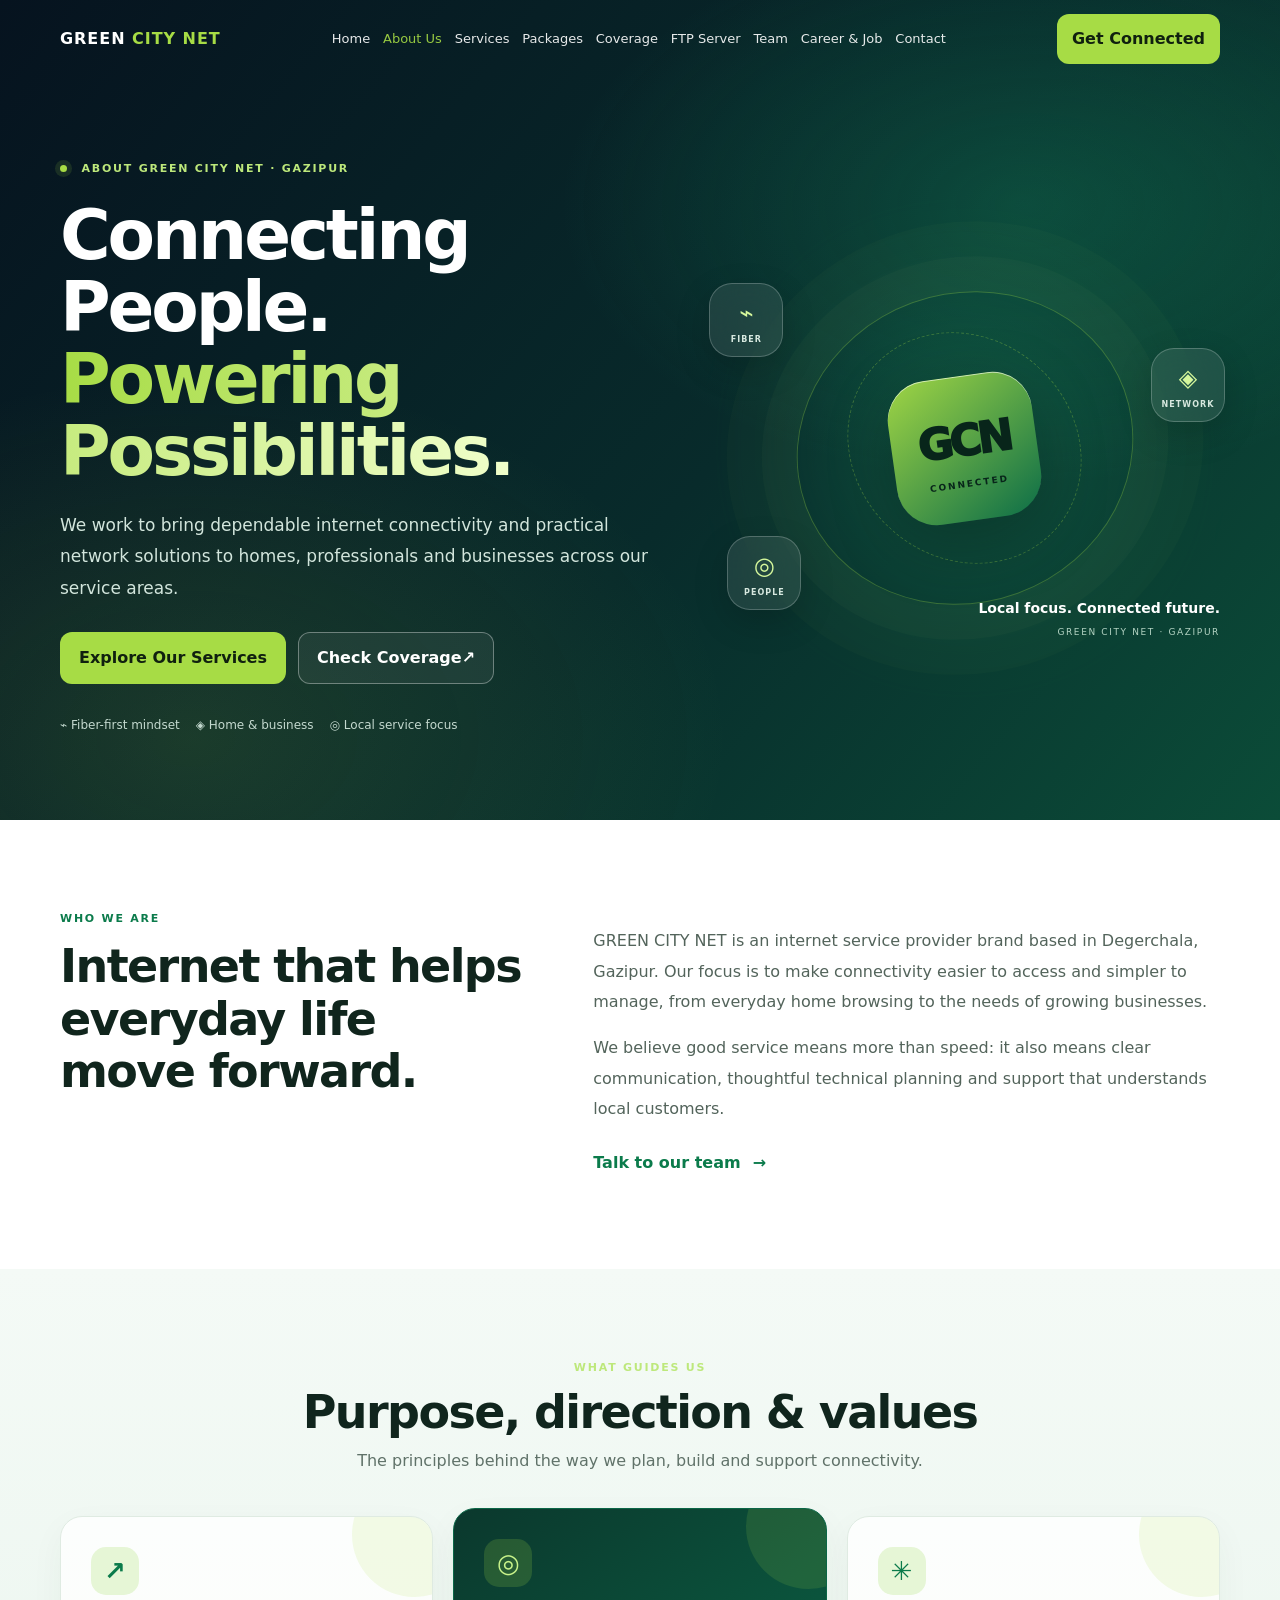
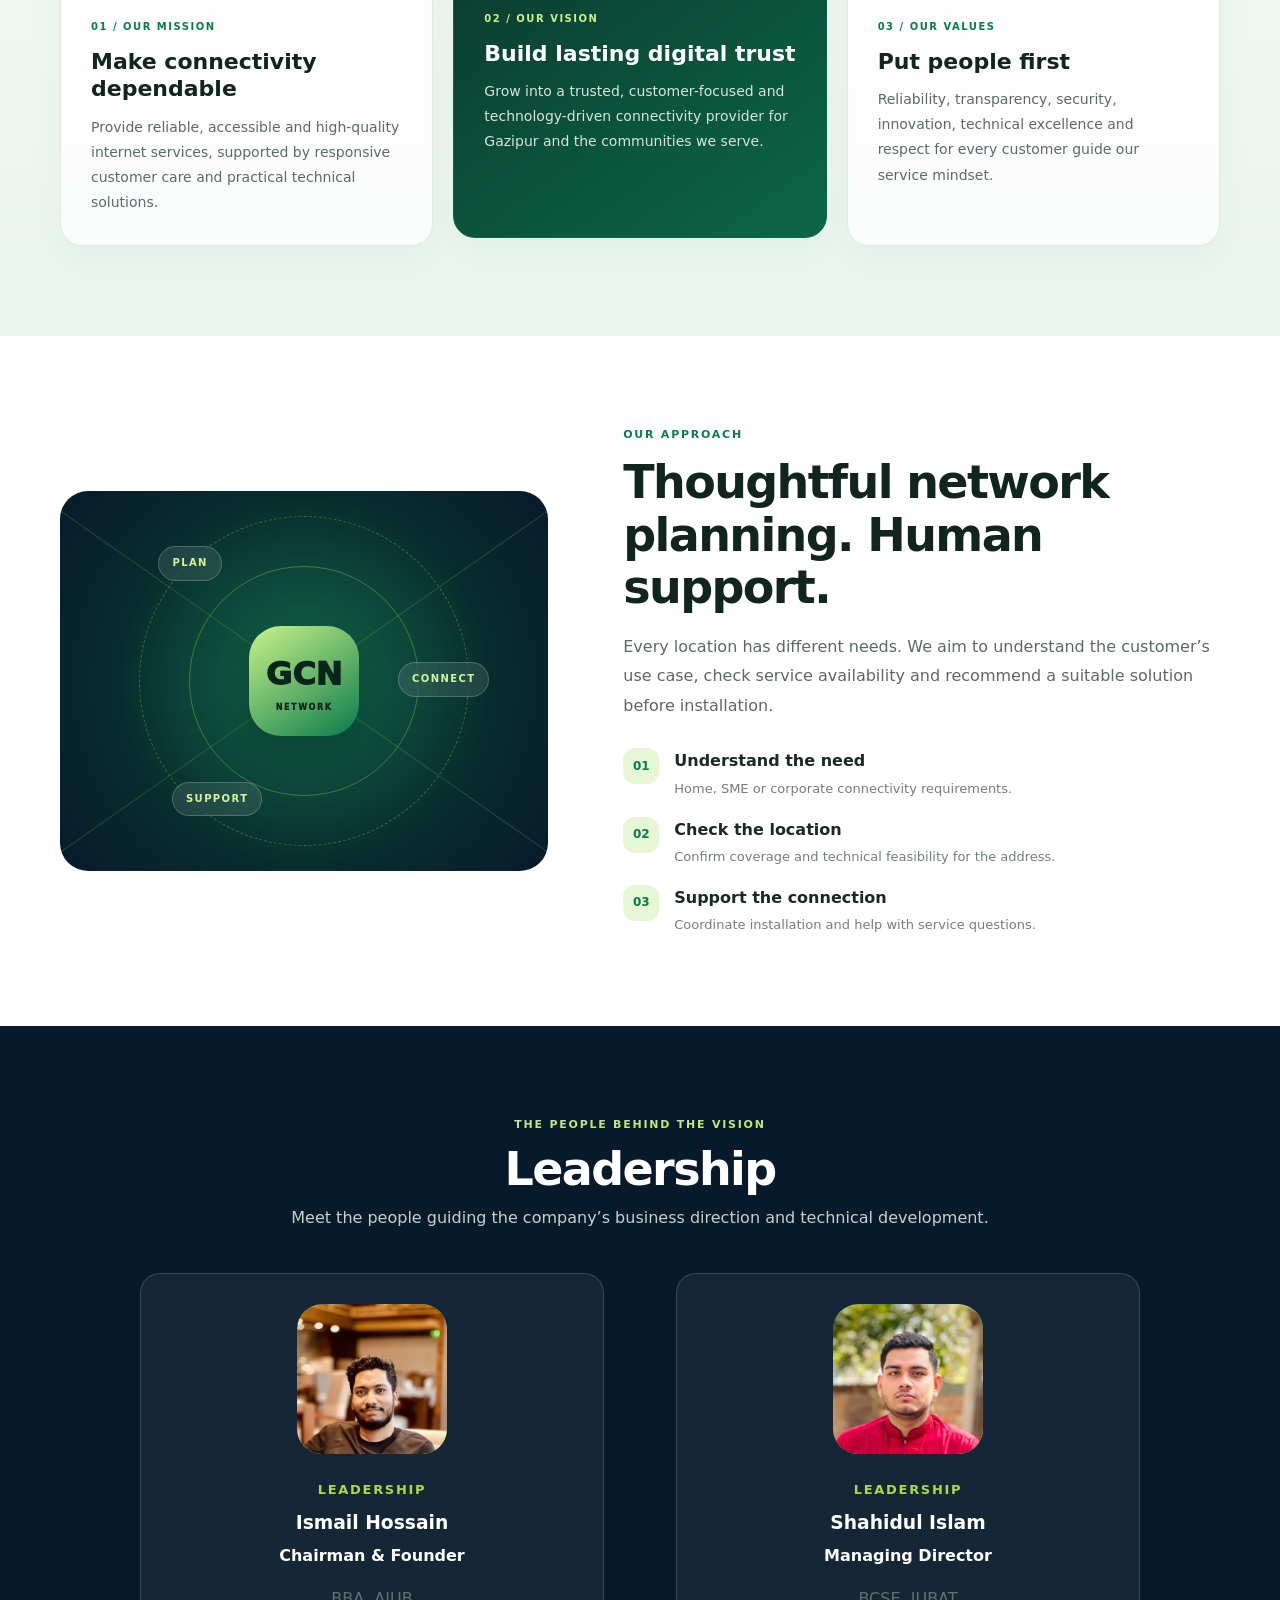
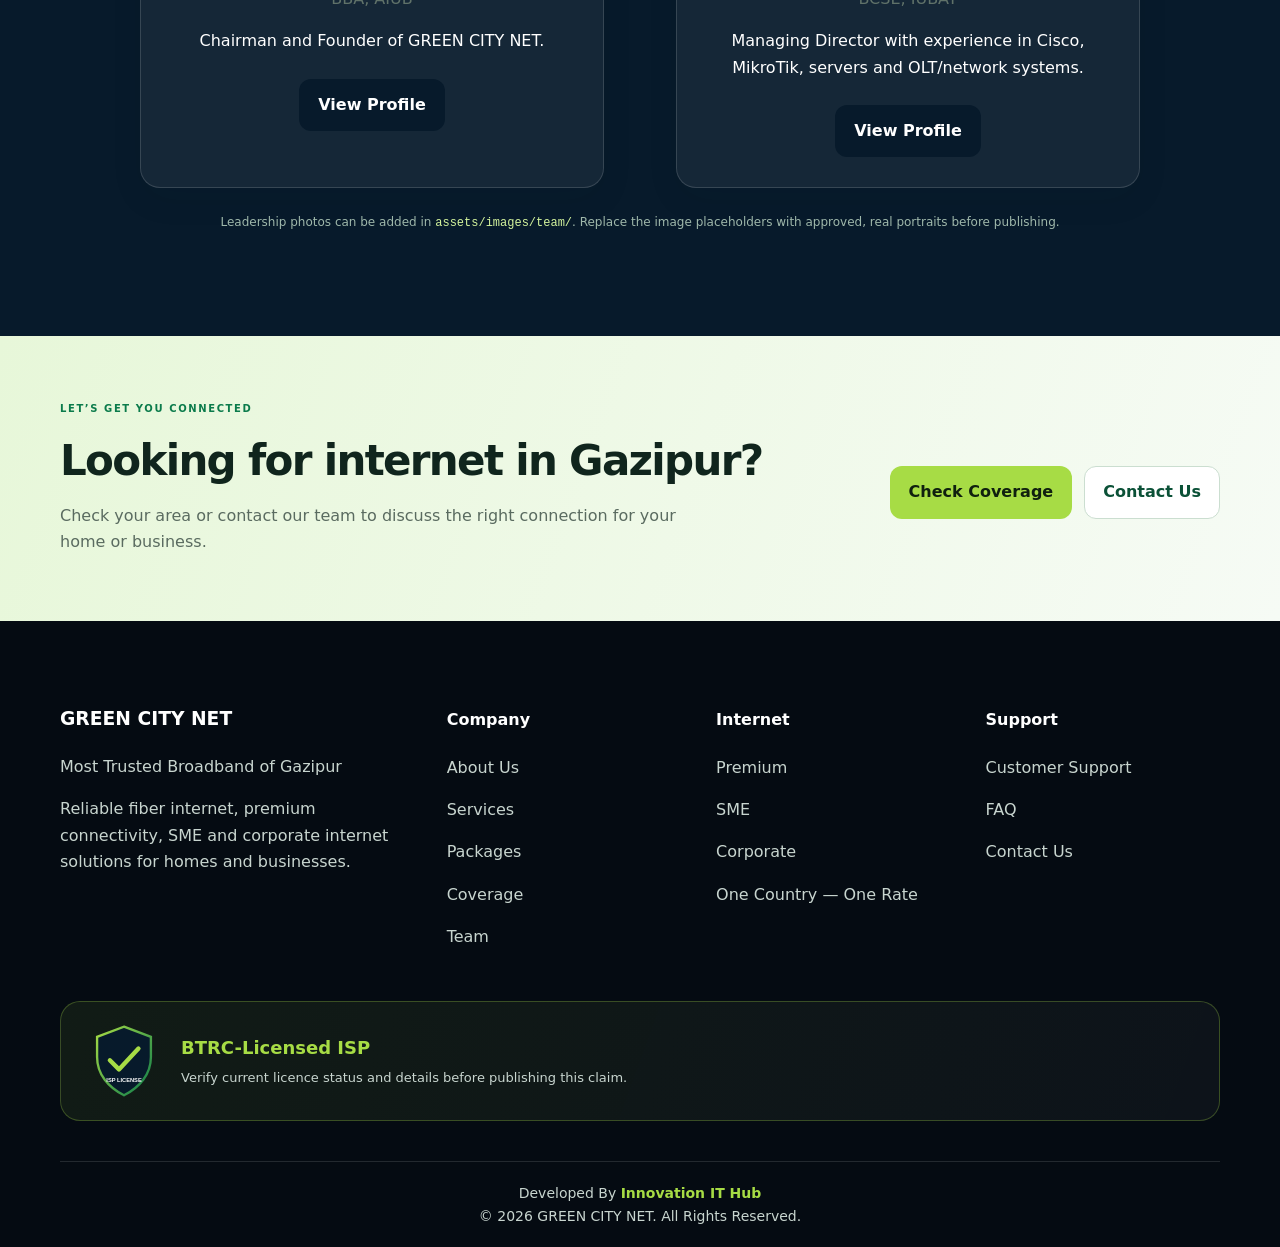
==== commit 278ae187: "Add files via upload" ====
--- a/about.html
+++ b/about.html
@@ -17,5 +17,4 @@
 <section class="about-cta-section"><div class="container about-cta-inner"><div><div class="eyebrow">LET’S GET YOU CONNECTED</div><h2>Looking for internet in Gazipur?</h2><p>Check your area or contact our team to discuss the right connection for your home or business.</p></div><div class="about-cta-actions"><a class="btn btn-primary" href="coverage.html">Check Coverage</a><a class="btn btn-outline" href="contact.html">Contact Us</a></div></div></section>
 </main>
 <footer class="footer"><div class="container footer-grid"><div><h3>GREEN CITY NET</h3><p>Most Trusted Broadband of Gazipur</p><p>Reliable fiber internet, premium connectivity, SME and corporate internet solutions for homes and businesses.</p></div><div><h4>Company</h4><p><a href="about.html">About Us</a></p><p><a href="services.html">Services</a></p><p><a href="packages.html">Packages</a></p><p><a href="coverage.html">Coverage</a></p><p><a href="team.html">Team</a></p></div><div><h4>Internet</h4><p><a href="packages.html#premium">Premium</a></p><p><a href="packages.html#sme">SME</a></p><p><a href="packages.html#corporate">Corporate</a></p><p><a href="packages.html#one-country">One Country — One Rate</a></p></div><div><h4>Support</h4><p><a href="contact.html">Customer Support</a></p><p><a href="faq.html">FAQ</a></p><p><a href="contact.html">Contact Us</a></p></div></div><div class="container licensing-footer"><img src="assets/images/btrc-licensed-isp-badge.svg" alt="ISP licence badge graphic"><div><strong>BTRC-Licensed ISP</strong><p>Verify current licence status and details before publishing this claim.</p></div></div><div class="container credit"><span>Developed By </span><a href="https://www.facebook.com/share/1FE5N81z12/?mibextid=wwXIfr" target="_blank" rel="noopener noreferrer">Innovation IT Hub</a><br><span>© <span id="year">2026</span> GREEN CITY NET. All Rights Reserved.</span></div></footer>
-<div class="mobile-actions"><a href="tel:01XXXXXXXXX">☎ Call</a><a href="contact.html">Support</a><a href="contact.html">Connect</a></div>
 <script src="js/data.js"></script><script src="js/app.js"></script></body></html>
--- a/css/style.css
+++ b/css/style.css
@@ -132,3 +132,25 @@
 @media(max-width:1000px){.home-hero-grid{grid-template-columns:1fr 0.9fr;gap:25px}.home-hero h1{font-size:clamp(42px,5.4vw,62px)}.home-network-stage{min-height:390px}.home-orbit{width:320px;height:320px}.home-orbit-two{width:255px;height:255px}.home-network-panel{padding:20px}.home-float-top{right:-4px}.home-offer-grid{grid-template-columns:repeat(2,minmax(0,1fr))}.home-audience-grid>div{padding:0 13px}}
 @media(max-width:760px){.home-hero{padding-top:50px}.home-hero-grid{grid-template-columns:1fr;gap:8px;padding-bottom:28px}.home-hero h1{font-size:clamp(44px,11vw,66px)}.home-lead{font-size:15px}.home-network-stage{min-height:390px;margin-top:10px}.home-network-panel{width:min(88%,380px)}.home-float-top{right:0;top:24px}.home-float-bottom{left:0;bottom:30px}.home-stage-caption{right:0;bottom:0}.home-hero-bottom{font-size:7px;gap:10px}.home-audience-grid{grid-template-columns:repeat(2,1fr);gap:20px 0}.home-audience-grid>div:nth-child(3){border-left:0;padding-left:0}.home-audience-grid>div{padding:0 15px}.home-offer-grid{grid-template-columns:1fr 1fr;gap:12px}.home-offer-card{min-height:285px;padding:18px}.home-offer-card h3{font-size:17px}.home-principles-grid,.home-one-rate-panel,.home-coverage-grid{grid-template-columns:1fr;gap:35px}.home-principles-section,.home-one-rate-section,.home-coverage-section{padding:60px 0}.home-rate-graphic{min-height:280px}.home-coverage-visual{min-height:290px}.home-final-panel{align-items:flex-start;flex-direction:column}.home-final-actions{width:100%}.home-final-actions .btn{width:100%}.home-final-watermark{right:0;font-size:170px}}
 @media(max-width:440px){.home-hero-actions{align-items:flex-start;flex-direction:column;gap:18px}.home-proof-points{display:grid;gap:10px}.home-network-stage{min-height:350px}.home-network-panel{padding:17px}.home-orbit{width:275px;height:275px}.home-orbit-two{width:220px;height:220px}.home-path-node{padding:8px 7px;font-size:7px}.home-float-card{padding:10px}.home-float-card b{font-size:9px}.home-float-card small{font-size:8px}.home-offer-grid{grid-template-columns:1fr}.home-offer-card{min-height:235px}.home-audience-grid strong{font-size:12px}.home-strip-label{font-size:7px}.home-hero-bottom span:first-child{max-width:160px;line-height:1.5}.home-rate-ring{width:245px;height:245px}.ring-two{width:185px;height:185px}.home-rate-tag{font-size:7px}.tag-two{right:0}}
+
+/* Professional service and team page refinement */
+.service-intro-band,.team-intro-band{position:relative;overflow:hidden;margin:0 0 34px;padding:clamp(26px,4vw,44px);border-radius:28px;background:linear-gradient(125deg,#071a2b 0%,#0b4c38 68%,#226b46 100%);color:#fff;box-shadow:0 24px 60px rgba(4,31,22,.16)}
+.service-intro-band:after,.team-intro-band:after{content:"";position:absolute;width:260px;height:260px;right:-80px;top:-110px;border:1px solid rgba(167,220,69,.45);border-radius:50%;box-shadow:0 0 0 28px rgba(167,220,69,.05),0 0 0 58px rgba(167,220,69,.035);pointer-events:none}
+.service-intro-band h2,.team-intro-band h2{font-size:clamp(28px,4vw,42px);line-height:1.12;max-width:720px;margin:10px 0 12px;color:#fff}.service-intro-band p,.team-intro-band p{max-width:760px;color:#d7e8df;font-size:16px;line-height:1.8}.service-highlights{display:flex;gap:10px;flex-wrap:wrap;margin-top:22px}.service-highlights span{padding:9px 13px;border-radius:999px;border:1px solid rgba(255,255,255,.2);background:rgba(255,255,255,.08);font-size:13px;font-weight:700;color:#f5ffe9}
+.service-grid .service-card{position:relative;overflow:hidden;min-height:255px;padding:28px;border-radius:22px;background:linear-gradient(160deg,#fff 0%,#f6fbf7 100%);border:1px solid #dcebe1;box-shadow:0 14px 36px rgba(14,52,34,.07)}.service-grid .service-card:before{content:"";position:absolute;right:-35px;top:-42px;width:120px;height:120px;border-radius:50%;background:rgba(167,220,69,.12)}.service-grid .service-card .icon{width:54px;height:54px;border-radius:17px;background:linear-gradient(135deg,#e8f8cb,#c9ef8b);color:#0b4c31;box-shadow:inset 0 1px 0 rgba(255,255,255,.8);font-size:16px}.service-grid .service-card h3{position:relative;font-size:21px;line-height:1.3;margin:14px 0 9px}.service-grid .service-card p{position:relative;color:#627168;line-height:1.7;min-height:52px}.service-grid .service-detail-btn{margin-top:10px;border-radius:12px}.network-trust-strip{margin-top:38px}
+.team-stats{display:flex;gap:0;flex-wrap:wrap;margin-top:25px}.team-stats div{display:flex;flex-direction:column;gap:3px;padding:0 26px;border-left:1px solid rgba(255,255,255,.2)}.team-stats div:first-child{padding-left:0;border-left:0}.team-stats strong{font-size:24px;color:#b9ec70}.team-stats span{font-size:12px;color:#d7e8df;text-transform:uppercase;letter-spacing:.08em}.professional-team-grid .team-card{position:relative;overflow:hidden;border:1px solid #deebe2;border-radius:24px;padding:26px;background:linear-gradient(150deg,#fff,#f5faf6);box-shadow:0 15px 42px rgba(8,43,27,.07)}.professional-team-grid .team-card:before{content:"";position:absolute;left:0;top:0;bottom:0;width:5px;background:linear-gradient(180deg,#a7dc45,#0b7b4b)}.professional-team-grid .profile{display:grid;grid-template-columns:118px minmax(0,1fr);gap:22px;align-items:start}.professional-team-grid .avatar{width:118px;height:118px;border-radius:24px;background:linear-gradient(135deg,#dff3c4,#c6e8d5);border:1px solid #d1e8d8;color:#0b7045;font-size:25px;font-weight:900}.professional-team-grid .profile-copy .eyebrow{display:inline-block;background:#eaf6e9;color:#0b7045;border-radius:999px;padding:5px 10px;font-size:10px;letter-spacing:.08em}.professional-team-grid .profile-copy h3{font-size:22px;margin:9px 0 4px}.professional-team-grid .profile-copy>b{display:block;color:#0b7b4b;font-size:14px;margin-bottom:9px}.professional-team-grid .profile-copy p{font-size:13px;line-height:1.65;color:#68766e}.professional-team-grid .profile-btn{margin-top:8px;border-radius:12px}.nav-links{gap:clamp(8px,1vw,15px);font-size:13px}.nav-links a{white-space:nowrap}.nav .btn{white-space:nowrap;padding:11px 14px}.nav{gap:14px}
+@media(max-width:1100px){.nav-links{gap:9px;font-size:12px}.nav .btn{font-size:12px;padding:10px}}
+@media(max-width:700px){.professional-team-grid .profile{grid-template-columns:1fr}.professional-team-grid .avatar{width:100px;height:100px}.team-stats div{padding:0 14px}.team-stats strong{font-size:21px}}
+
+
+/* Removed mobile bottom Call / Support / Connect action bar as requested */
+.mobile-actions { display: none !important; }
+
+
+/* Formspree live form feedback */
+.form-status{min-height:0;margin:12px 0;font-size:14px;line-height:1.6;font-weight:650}
+.form-status:empty{display:none}
+.form-status.is-sending{color:#64748b}
+.form-status.is-success{padding:12px 14px;border-radius:12px;background:#e9f8ed;border:1px solid #b8e4c3;color:#176534}
+.form-status.is-error{padding:12px 14px;border-radius:12px;background:#fff0f0;border:1px solid #f2c2c2;color:#9b2020}
+button[type="submit"]:disabled{opacity:.7;cursor:wait}
